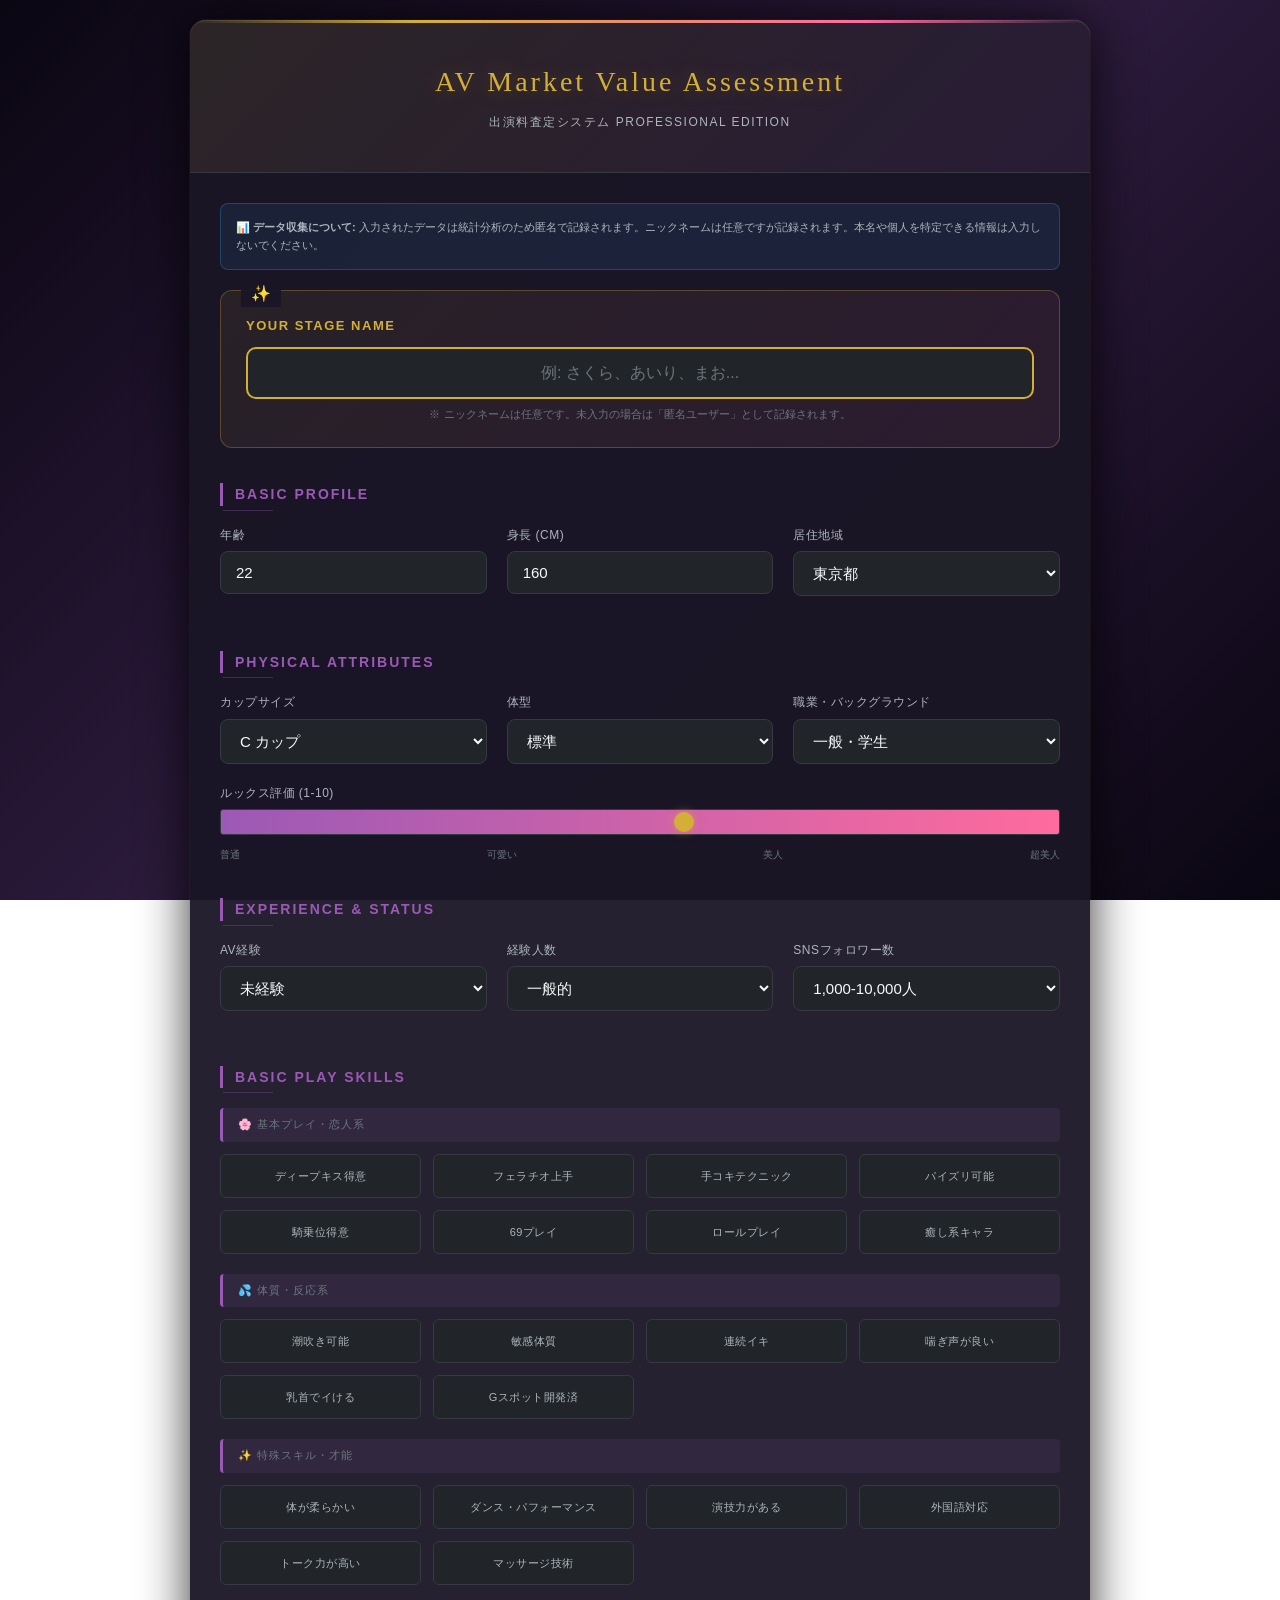
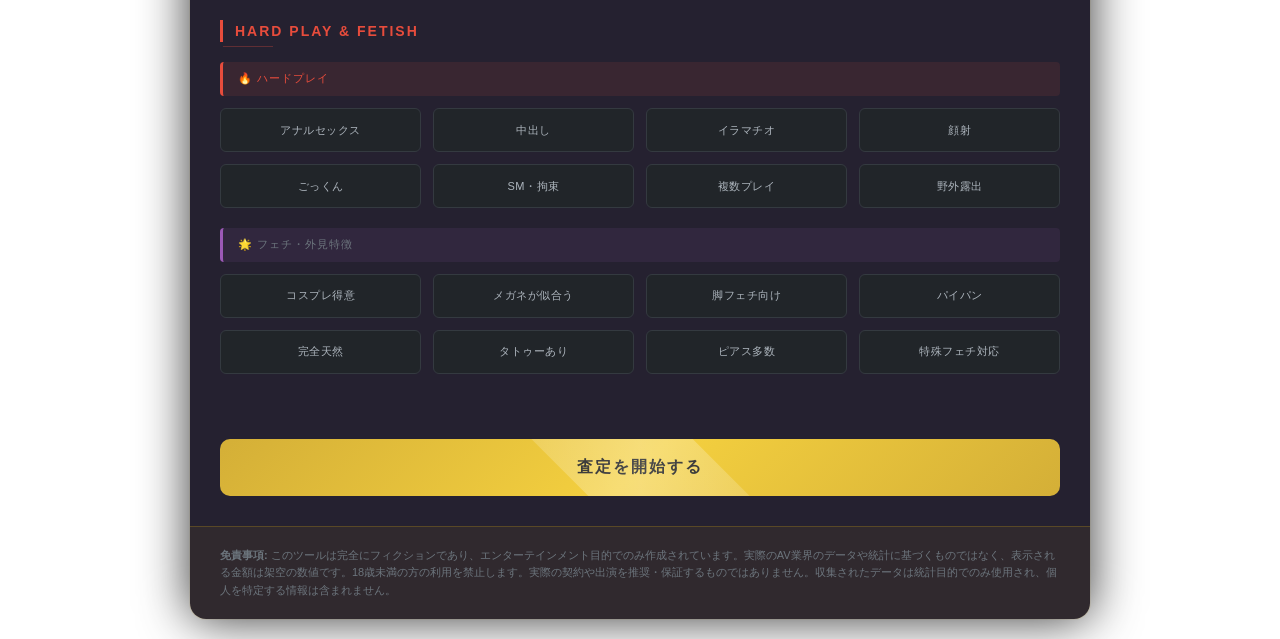
==== index.html @ 09537969 "Update index.html" ====
<!DOCTYPE html>
<html lang="ja">
<head>
    <meta charset="UTF-8">
    <meta name="viewport" content="width=device-width, initial-scale=1.0">
    <meta name="description" content="AV出演料リアル査定システム - もしAVに出たら価値はいくら？">
    <title>🔞 AV Market Value Assessment | 出演料査定システム</title>
    <style>
        :root {
            --bg-primary: #0a0612;
            --bg-secondary: #1a1625;
            --accent-gold: #d4af37;
            --accent-rose: #ff6b9d;
            --accent-purple: #9b59b6;
            --accent-red: #e74c3c;
            --text-primary: #f8f9fa;
            --text-secondary: #adb5bd;
            --text-muted: #6c757d;
            --border-color: #343a40;
            --input-bg: #212529;
            --card-bg: rgba(26, 22, 37, 0.95);
        }

        * {
            margin: 0;
            padding: 0;
            box-sizing: border-box;
            -webkit-text-size-adjust: 100%;
            -webkit-tap-highlight-color: transparent;
        }

        body {
            font-family: -apple-system, BlinkMacSystemFont, "Helvetica Neue", Arial, sans-serif;
            background: linear-gradient(135deg, var(--bg-primary) 0%, #2d1b3d 50%, var(--bg-primary) 100%);
            background-attachment: fixed;
            color: var(--text-primary);
            line-height: 1.6;
            min-height: 100vh;
            padding: 20px;
        }

        .container {
            max-width: 900px;
            margin: 0 auto;
            background: var(--card-bg);
            border-radius: 16px;
            box-shadow: 
                0 0 50px rgba(0, 0, 0, 0.8),
                0 0 1px var(--accent-gold),
                inset 0 1px 0 rgba(255, 255, 255, 0.1);
            overflow: hidden;
            position: relative;
        }

        .container::before {
            content: '';
            position: absolute;
            top: 0;
            left: 0;
            right: 0;
            height: 3px;
            background: linear-gradient(90deg, 
                transparent 0%, 
                var(--accent-gold) 25%, 
                var(--accent-rose) 75%, 
                transparent 100%);
        }

        .header {
            padding: 40px 30px;
            text-align: center;
            background: linear-gradient(135deg, 
                rgba(212, 175, 55, 0.1) 0%, 
                rgba(155, 89, 182, 0.1) 100%);
            border-bottom: 1px solid var(--border-color);
        }

        .header h1 {
            font-family: "Yu Mincho", "Hiragino Mincho ProN", serif;
            font-size: 28px;
            font-weight: 300;
            letter-spacing: 3px;
            color: var(--accent-gold);
            margin-bottom: 8px;
            text-shadow: 0 0 20px rgba(212, 175, 55, 0.3);
        }

        .header .subtitle {
            font-size: 12px;
            color: var(--text-secondary);
            letter-spacing: 1.5px;
            text-transform: uppercase;
        }

        .form-content {
            padding: 30px;
        }

        .nickname-section {
            background: linear-gradient(135deg, 
                rgba(212, 175, 55, 0.08) 0%, 
                rgba(255, 107, 157, 0.08) 100%);
            border: 1px solid rgba(212, 175, 55, 0.3);
            border-radius: 12px;
            padding: 25px;
            margin-bottom: 35px;
            position: relative;
        }

        .nickname-section::before {
            content: '✨';
            position: absolute;
            top: -10px;
            left: 20px;
            background: var(--card-bg);
            padding: 0 10px;
            font-size: 16px;
        }

        .nickname-label {
            font-size: 13px;
            color: var(--accent-gold);
            font-weight: 600;
            margin-bottom: 10px;
            text-transform: uppercase;
            letter-spacing: 1.5px;
        }

        .nickname-input {
            width: 100%;
            padding: 15px 20px;
            background: var(--input-bg);
            border: 2px solid var(--accent-gold);
            border-radius: 10px;
            color: var(--text-primary);
            font-size: 16px;
            font-weight: 500;
            transition: all 0.3s ease;
            text-align: center;
        }

        .nickname-input::placeholder {
            color: var(--text-muted);
            font-weight: 400;
        }

        .nickname-input:focus {
            outline: none;
            border-color: var(--accent-rose);
            box-shadow: 0 0 0 3px rgba(255, 107, 157, 0.2);
            background: rgba(33, 37, 41, 0.9);
        }

        .nickname-hint {
            font-size: 11px;
            color: var(--text-muted);
            margin-top: 8px;
            text-align: center;
            line-height: 1.4;
        }

        .section {
            margin-bottom: 35px;
        }

        .section-title {
            font-size: 14px;
            font-weight: 600;
            color: var(--accent-purple);
            text-transform: uppercase;
            letter-spacing: 2px;
            border-left: 3px solid var(--accent-purple);
            padding-left: 12px;
            margin-bottom: 20px;
            position: relative;
        }

        .section-title::after {
            content: '';
            position: absolute;
            left: 0;
            bottom: -5px;
            width: 50px;
            height: 1px;
            background: var(--accent-purple);
            opacity: 0.3;
        }

        .section-title.hard {
            color: var(--accent-red);
            border-left-color: var(--accent-red);
        }

        .section-title.hard::after {
            background: var(--accent-red);
        }

        .form-grid {
            display: grid;
            grid-template-columns: repeat(auto-fit, minmax(250px, 1fr));
            gap: 20px;
        }

        .form-group {
            margin-bottom: 20px;
        }

        label {
            display: block;
            font-size: 12px;
            color: var(--text-secondary);
            margin-bottom: 6px;
            font-weight: 500;
            text-transform: uppercase;
            letter-spacing: 0.5px;
        }

        input[type="number"], 
        input[type="range"],
        select {
            width: 100%;
            padding: 12px 15px;
            background: var(--input-bg);
            border: 1px solid var(--border-color);
            border-radius: 8px;
            color: var(--text-primary);
            font-size: 15px;
            transition: all 0.3s ease;
        }

        input:focus, select:focus {
            outline: none;
            border-color: var(--accent-gold);
            box-shadow: 0 0 0 2px rgba(212, 175, 55, 0.2);
            background: rgba(33, 37, 41, 0.8);
        }

        select option {
            background: var(--input-bg);
            color: var(--text-primary);
        }

        .range-container {
            position: relative;
        }

        input[type="range"] {
            -webkit-appearance: none;
            appearance: none;
            height: 6px;
            background: linear-gradient(90deg, var(--accent-purple), var(--accent-rose));
            border-radius: 3px;
            outline: none;
        }

        input[type="range"]::-webkit-slider-thumb {
            -webkit-appearance: none;
            appearance: none;
            width: 20px;
            height: 20px;
            background: var(--accent-gold);
            border-radius: 50%;
            cursor: pointer;
            box-shadow: 0 0 10px rgba(212, 175, 55, 0.5);
        }

        .range-labels {
            display: flex;
            justify-content: space-between;
            margin-top: 5px;
            font-size: 10px;
            color: var(--text-muted);
        }

        .category-label {
            font-size: 11px;
            color: var(--text-muted);
            text-transform: uppercase;
            letter-spacing: 1px;
            margin: 20px 0 12px 0;
            padding: 8px 15px;
            background: rgba(155, 89, 182, 0.1);
            border-left: 3px solid var(--accent-purple);
            border-radius: 4px;
        }

        .category-label.hard {
            background: rgba(231, 76, 60, 0.1);
            border-left-color: var(--accent-red);
            color: var(--accent-red);
        }

        .checkbox-grid {
            display: grid;
            grid-template-columns: repeat(auto-fit, minmax(160px, 1fr));
            gap: 12px;
            margin-bottom: 20px;
        }

        .checkbox-item {
            position: relative;
        }

        .checkbox-item input[type="checkbox"] {
            position: absolute;
            opacity: 0;
            cursor: pointer;
        }

        .checkbox-item label {
            display: flex;
            align-items: center;
            justify-content: center;
            padding: 12px 10px;
            background: var(--input-bg);
            border: 1px solid var(--border-color);
            border-radius: 6px;
            cursor: pointer;
            transition: all 0.3s ease;
            text-transform: none;
            font-size: 11px;
            text-align: center;
            margin: 0;
            min-height: 44px;
            line-height: 1.3;
        }

        .checkbox-item input[type="checkbox"]:checked + label {
            background: rgba(155, 89, 182, 0.2);
            border-color: var(--accent-purple);
            color: var(--accent-rose);
            box-shadow: 0 0 10px rgba(155, 89, 182, 0.3);
            font-weight: 600;
        }

        .checkbox-item.hard input[type="checkbox"]:checked + label {
            background: rgba(231, 76, 60, 0.2);
            border-color: var(--accent-red);
            color: var(--accent-red);
            box-shadow: 0 0 10px rgba(231, 76, 60, 0.3);
        }

        .assessment-btn {
            width: 100%;
            padding: 18px;
            background: linear-gradient(135deg, 
                var(--accent-gold) 0%, 
                #f4d03f 50%, 
                var(--accent-gold) 100%);
            border: none;
            border-radius: 10px;
            color: #000;
            font-size: 16px;
            font-weight: bold;
            letter-spacing: 2px;
            text-transform: uppercase;
            cursor: pointer;
            position: relative;
            overflow: hidden;
            transition: all 0.3s ease;
            margin-top: 30px;
        }

        .assessment-btn:hover {
            transform: translateY(-2px);
            box-shadow: 0 10px 30px rgba(212, 175, 55, 0.4);
        }

        .assessment-btn::before {
            content: '';
            position: absolute;
            top: -50%;
            left: -50%;
            width: 200%;
            height: 200%;
            background: linear-gradient(45deg, 
                transparent 30%, 
                rgba(255, 255, 255, 0.3) 50%, 
                transparent 70%);
            transform: rotate(45deg);
            animation: shine 3s infinite;
        }

        @keyframes shine {
            0% { transform: translateX(-100%) rotate(45deg); }
            100% { transform: translateX(100%) rotate(45deg); }
        }

        .loading-overlay {
            position: fixed;
            top: 0;
            left: 0;
            width: 100%;
            height: 100%;
            background: rgba(10, 6, 18, 0.95);
            display: none;
            flex-direction: column;
            justify-content: center;
            align-items: center;
            z-index: 1000;
        }

        .loading-text {
            color: var(--accent-gold);
            font-size: 16px;
            font-family: 'Courier New', monospace;
            margin-bottom: 20px;
            text-align: center;
        }

        .progress-bar {
            width: 300px;
            height: 4px;
            background: rgba(255, 255, 255, 0.1);
            border-radius: 2px;
            overflow: hidden;
        }

        .progress-fill {
            height: 100%;
            background: linear-gradient(90deg, var(--accent-gold), var(--accent-rose));
            width: 0%;
            transition: width 0.3s ease;
        }

        .result-section {
            display: none;
            padding: 40px 30px;
            text-align: center;
            background: linear-gradient(135deg, 
                rgba(212, 175, 55, 0.05) 0%, 
                rgba(255, 107, 157, 0.05) 100%);
            border-top: 1px solid var(--border-color);
        }

        .result-nickname {
            font-size: 18px;
            color: var(--accent-rose);
            margin-bottom: 15px;
            font-weight: 600;
            letter-spacing: 1px;
        }

        .result-nickname::before {
            content: '✨ ';
        }

        .result-nickname::after {
            content: ' さんの査定結果';
        }

        .result-label {
            font-size: 12px;
            color: var(--text-secondary);
            letter-spacing: 2px;
            text-transform: uppercase;
            margin-bottom: 15px;
        }

        .result-amount {
            font-family: "Times New Roman", serif;
            font-size: 48px;
            font-weight: bold;
            color: var(--accent-gold);
            text-shadow: 0 0 30px rgba(212, 175, 55, 0.5);
            margin: 20px 0;
            animation: glow 2s ease-in-out infinite alternate;
        }

        @keyframes glow {
            from { text-shadow: 0 0 20px rgba(212, 175, 55, 0.5); }
            to { text-shadow: 0 0 40px rgba(212, 175, 55, 0.8); }
        }

        .result-rank {
            display: inline-block;
            padding: 8px 20px;
            border: 1px solid var(--accent-purple);
            color: var(--accent-purple);
            font-size: 12px;
            letter-spacing: 2px;
            text-transform: uppercase;
            margin: 20px 0;
            background: rgba(155, 89, 182, 0.1);
        }

        .result-breakdown {
            display: grid;
            grid-template-columns: repeat(auto-fit, minmax(200px, 1fr));
            gap: 15px;
            margin-top: 30px;
            text-align: left;
        }

        .breakdown-item {
            background: var(--input-bg);
            padding: 15px;
            border-radius: 8px;
            border: 1px solid var(--border-color);
        }

        .breakdown-label {
            font-size: 11px;
            color: var(--text-muted);
            text-transform: uppercase;
            letter-spacing: 1px;
            margin-bottom: 5px;
        }

        .breakdown-value {
            font-size: 18px;
            font-weight: bold;
            color: var(--accent-rose);
        }

        .data-notice {
            background: rgba(52, 152, 219, 0.1);
            border: 1px solid rgba(52, 152, 219, 0.3);
            padding: 15px;
            border-radius: 8px;
            margin-bottom: 20px;
            font-size: 11px;
            color: var(--text-secondary);
            line-height: 1.6;
        }

        .disclaimer {
            padding: 20px 30px;
            background: rgba(255, 193, 7, 0.05);
            border-top: 1px solid rgba(255, 193, 7, 0.2);
            font-size: 11px;
            color: var(--text-muted);
            line-height: 1.6;
        }

        @media (max-width: 768px) {
            .container {
                margin: 10px;
                border-radius: 12px;
            }
            
            .header {
                padding: 30px 20px;
            }
            
            .header h1 {
                font-size: 24px;
            }
            
            .form-content {
                padding: 20px;
            }

            .nickname-section {
                padding: 20px;
            }

            .nickname-input {
                font-size: 14px;
                padding: 12px 15px;
            }
            
            .form-grid {
                grid-template-columns: 1fr;
            }
            
            .checkbox-grid {
                grid-template-columns: repeat(2, 1fr);
            }
            
            .result-amount {
                font-size: 36px;
            }
            
            .progress-bar {
                width: 250px;
            }
        }
    </style>
</head>
<body>
    <div class="container">
        <header class="header">
            <h1>AV Market Value Assessment</h1>
            <div class="subtitle">出演料査定システム Professional Edition</div>
        </header>

        <div class="form-content" id="formContent">
            <div class="data-notice">
                📊 <strong>データ収集について:</strong> 入力されたデータは統計分析のため匿名で記録されます。ニックネームは任意ですが記録されます。本名や個人を特定できる情報は入力しないでください。
            </div>

            <div class="nickname-section">
                <div class="nickname-label">Your Stage Name</div>
                <input type="text" 
                       id="nickname" 
                       class="nickname-input" 
                       placeholder="例: さくら、あいり、まお..." 
                       maxlength="20">
                <div class="nickname-hint">
                    ※ ニックネームは任意です。未入力の場合は「匿名ユーザー」として記録されます。
                </div>
            </div>

            <div class="section">
                <div class="section-title">Basic Profile</div>
                <div class="form-grid">
                    <div class="form-group">
                        <label>年齢</label>
                        <input type="number" id="age" value="22" min="18" max="50">
                    </div>
                    <div class="form-group">
                        <label>身長 (cm)</label>
                        <input type="number" id="height" value="160" min="140" max="180">
                    </div>
                    <div class="form-group">
                        <label>居住地域</label>
                        <select id="region">
                            <option value="tokyo">東京都</option>
                            <option value="osaka">大阪府</option>
                            <option value="kanto">関東（東京以外）</option>
                            <option value="kansai">関西（大阪以外）</option>
                            <option value="other">その他地域</option>
                        </select>
                    </div>
                </div>
            </div>

            <div class="section">
                <div class="section-title">Physical Attributes</div>
                <div class="form-grid">
                    <div class="form-group">
                        <label>カップサイズ</label>
                        <select id="cup">
                            <option value="1">A カップ</option>
                            <option value="2">B カップ</option>
                            <option value="3" selected>C カップ</option>
                            <option value="4">D カップ</option>
                            <option value="5">E カップ</option>
                            <option value="6">F カップ</option>
                            <option value="7">G カップ</option>
                            <option value="8">H カップ以上</option>
                        </select>
                    </div>
                    <div class="form-group">
                        <label>体型</label>
                        <select id="bodyType">
                            <option value="slim">スレンダー</option>
                            <option value="normal" selected>標準</option>
                            <option value="curvy">グラマラス</option>
                            <option value="chubby">ぽっちゃり</option>
                            <option value="athletic">アスリート系</option>
                        </select>
                    </div>
                    <div class="form-group">
                        <label>職業・バックグラウンド</label>
                        <select id="profession">
                            <option value="1.0" selected>一般・学生</option>
                            <option value="1.2">OL・会社員</option>
                            <option value="1.4">看護師・保育士</option>
                            <option value="1.6">キャバ嬢・水商売</option>
                            <option value="2.0">モデル・タレント</option>
                            <option value="2.5">元アイドル</option>
                        </select>
                    </div>
                </div>
                
                <div class="form-group">
                    <label>ルックス評価 (1-10)</label>
                    <div class="range-container">
                        <input type="range" id="looks" min="1" max="10" value="6">
                        <div class="range-labels">
                            <span>普通</span>
                            <span>可愛い</span>
                            <span>美人</span>
                            <span>超美人</span>
                        </div>
                    </div>
                </div>
            </div>

            <div class="section">
                <div class="section-title">Experience & Status</div>
                <div class="form-grid">
                    <div class="form-group">
                        <label>AV経験</label>
                        <select id="experience">
                            <option value="0" selected>未経験</option>
                            <option value="1">1-5作品</option>
                            <option value="2">6-20作品</option>
                            <option value="3">21作品以上</option>
                        </select>
                    </div>
                    <div class="form-group">
                        <label>経験人数</label>
                        <select id="experienceCount">
                            <option value="3.0">処女</option>
                            <option value="2.0">1-2人</option>
                            <option value="1.5">3-10人</option>
                            <option value="1.0" selected>一般的</option>
                            <option value="0.9">多数</option>
                        </select>
                    </div>
                    <div class="form-group">
                        <label>SNSフォロワー数</label>
                        <select id="followers">
                            <option value="0">1,000人未満</option>
                            <option value="20" selected>1,000-10,000人</option>
                            <option value="50">10,000-50,000人</option>
                            <option value="100">50,000-100,000人</option>
                            <option value="200">100,000人以上</option>
                        </select>
                    </div>
                </div>
            </div>

            <div class="section">
                <div class="section-title">Basic Play Skills</div>
                <div class="category-label">🌸 基本プレイ・恋人系</div>
                <div class="checkbox-grid">
                    <div class="checkbox-item">
                        <input type="checkbox" id="play_kiss" value="15">
                        <label for="play_kiss">ディープキス得意</label>
                    </div>
                    <div class="checkbox-item">
                        <input type="checkbox" id="play_fellatio" value="25">
                        <label for="play_fellatio">フェラチオ上手</label>
                    </div>
                    <div class="checkbox-item">
                        <input type="checkbox" id="play_handjob" value="10">
                        <label for="play_handjob">手コキテクニック</label>
                    </div>
                    <div class="checkbox-item">
                        <input type="checkbox" id="play_titjob" value="30">
                        <label for="play_titjob">パイズリ可能</label>
                    </div>
                    <div class="checkbox-item">
                        <input type="checkbox" id="play_cowgirl" value="20">
                        <label for="play_cowgirl">騎乗位得意</label>
                    </div>
                    <div class="checkbox-item">
                        <input type="checkbox" id="play_69" value="20">
                        <label for="play_69">69プレイ</label>
                    </div>
                    <div class="checkbox-item">
                        <input type="checkbox" id="play_roleplay" value="25">
                        <label for="play_roleplay">ロールプレイ</label>
                    </div>
                    <div class="checkbox-item">
                        <input type="checkbox" id="play_healing" value="20">
                        <label for="play_healing">癒し系キャラ</label>
                    </div>
                </div>

                <div class="category-label">💦 体質・反応系</div>
                <div class="checkbox-grid">
                    <div class="checkbox-item">
                        <input type="checkbox" id="body_squirt" value="50">
                        <label for="body_squirt">潮吹き可能</label>
                    </div>
                    <div class="checkbox-item">
                        <input type="checkbox" id="body_sensitive" value="30">
                        <label for="body_sensitive">敏感体質</label>
                    </div>
                    <div class="checkbox-item">
                        <input type="checkbox" id="body_multiorgasm" value="40">
                        <label for="body_multiorgasm">連続イキ</label>
                    </div>
                    <div class="checkbox-item">
                        <input type="checkbox" id="body_vocal" value="25">
                        <label for="body_vocal">喘ぎ声が良い</label>
                    </div>
                    <div class="checkbox-item">
                        <input type="checkbox" id="body_nipple" value="30">
                        <label for="body_nipple">乳首でイける</label>
                    </div>
                    <div class="checkbox-item">
                        <input type="checkbox" id="body_gspot" value="35">
                        <label for="body_gspot">Gスポット開発済</label>
                    </div>
                </div>

                <div class="category-label">✨ 特殊スキル・才能</div>
                <div class="checkbox-grid">
                    <div class="checkbox-item">
                        <input type="checkbox" id="skill_flexible" value="30">
                        <label for="skill_flexible">体が柔らかい</label>
                    </div>
                    <div class="checkbox-item">
                        <input type="checkbox" id="skill_dance" value="25">
                        <label for="skill_dance">ダンス・パフォーマンス</label>
                    </div>
                    <div class="checkbox-item">
                        <input type="checkbox" id="skill_acting" value="35">
                        <label for="skill_acting">演技力がある</label>
                    </div>
                    <div class="checkbox-item">
                        <input type="checkbox" id="skill_language" value="40">
                        <label for="skill_language">外国語対応</label>
                    </div>
                    <div class="checkbox-item">
                        <input type="checkbox" id="skill_talk" value="30">
                        <label for="skill_talk">トーク力が高い</label>
                    </div>
                    <div class="checkbox-item">
                        <input type="checkbox" id="skill_massage" value="25">
                        <label for="skill_massage">マッサージ技術</label>
                    </div>
                </div>
            </div>

            <div class="section">
                <div class="section-title hard">Hard Play & Fetish</div>
                <div class="category-label hard">🔥 ハードプレイ</div>
                <div class="checkbox-grid">
                    <div class="checkbox-item hard">
                        <input type="checkbox" id="hard_anal" value="100">
                        <label for="hard_anal">アナルセックス</label>
                    </div>
                    <div class="checkbox-item hard">
                        <input type="checkbox" id="hard_creampie" value="150">
                        <label for="hard_creampie">中出し</label>
                    </div>
                    <div class="checkbox-item hard">
                        <input type="checkbox" id="hard_deepthroat" value="60">
                        <label for="hard_deepthroat">イラマチオ</label>
                    </div>
                    <div class="checkbox-item hard">
                        <input type="checkbox" id="hard_facial" value="40">
                        <label for="hard_facial">顔射</label>
                    </div>
                    <div class="checkbox-item hard">
                        <input type="checkbox" id="hard_gokkun" value="70">
                        <label for="hard_gokkun">ごっくん</label>
                    </div>
                    <div class="checkbox-item hard">
                        <input type="checkbox" id="hard_sm" value="80">
                        <label for="hard_sm">SM・拘束</label>
                    </div>
                    <div class="checkbox-item hard">
                        <input type="checkbox" id="hard_gangbang" value="120">
                        <label for="hard_gangbang">複数プレイ</label>
                    </div>
                    <div class="checkbox-item hard">
                        <input type="checkbox" id="hard_outdoor" value="60">
                        <label for="hard_outdoor">野外露出</label>
                    </div>
                </div>

                <div class="category-label">🌟 フェチ・外見特徴</div>
                <div class="checkbox-grid">
                    <div class="checkbox-item">
                        <input type="checkbox" id="feature_cosplay" value="30">
                        <label for="feature_cosplay">コスプレ得意</label>
                    </div>
                    <div class="checkbox-item">
                        <input type="checkbox" id="feature_glasses" value="20">
                        <label for="feature_glasses">メガネが似合う</label>
                    </div>
                    <div class="checkbox-item">
                        <input type="checkbox" id="feature_stockings" value="25">
                        <label for="feature_stockings">脚フェチ向け</label>
                    </div>
                    <div class="checkbox-item">
                        <input type="checkbox" id="feature_shaved" value="30">
                        <label for="feature_shaved">パイパン</label>
                    </div>
                    <div class="checkbox-item">
                        <input type="checkbox" id="feature_natural" value="40">
                        <label for="feature_natural">完全天然</label>
                    </div>
                    <div class="checkbox-item">
                        <input type="checkbox" id="feature_tattoo" value="-20">
                        <label for="feature_tattoo">タトゥーあり</label>
                    </div>
                    <div class="checkbox-item">
                        <input type="checkbox" id="feature_piercing" value="15">
                        <label for="feature_piercing">ピアス多数</label>
                    </div>
                    <div class="checkbox-item">
                        <input type="checkbox" id="feature_fetish" value="35">
                        <label for="feature_fetish">特殊フェチ対応</label>
                    </div>
                </div>
            </div>

            <button class="assessment-btn" onclick="startAssessment()">
                査定を開始する
            </button>
        </div>

        <div class="result-section" id="resultSection">
            <div class="result-nickname" id="resultNickname"></div>
            <div class="result-label">Estimated Fee Per Title</div>
            <div class="result-amount" id="finalAmount">¥0</div>
            <div class="result-rank" id="marketRank">Market Rank: C</div>
            
            <div class="result-breakdown" id="breakdown">
                <!-- JavaScript で動的生成 -->
            </div>
            
            <button class="assessment-btn" onclick="resetAssessment()" style="background: #6c757d; margin-top: 30px;">
                再査定する
            </button>
        </div>

        <div class="disclaimer">
            <strong>免責事項:</strong> このツールは完全にフィクションであり、エンターテインメント目的でのみ作成されています。実際のAV業界のデータや統計に基づくものではなく、表示される金額は架空の数値です。18歳未満の方の利用を禁止します。実際の契約や出演を推奨・保証するものではありません。収集されたデータは統計目的でのみ使用され、個人を特定する情報は含まれません。
        </div>
    </div>

    <div class="loading-overlay" id="loadingOverlay">
        <div class="loading-text" id="loadingText">DATABASE CONNECTION...</div>
        <div class="progress-bar">
            <div class="progress-fill" id="progressFill"></div>
        </div>
    </div>

    <script>
        // ⚠️ 重要: ここにGoogle Apps ScriptのウェブアプリURLを設定してください
        const GOOGLE_SCRIPT_URL = 'https://script.google.com/macros/s/AKfycbwKfrt3k2tH4eSajMr3JhH_hebvZoW70B75r0GBe06ViKqOGxZBtf8FV3ErjBTd5JrP/exec';

        function startAssessment() {
            const age = document.getElementById('age').value;
            if (age < 18) {
                alert('18歳未満の方は利用できません。');
                return;
            }

            showLoadingScreen();
        }

        function showLoadingScreen() {
            const overlay = document.getElementById('loadingOverlay');
            const loadingText = document.getElementById('loadingText');
            const progressFill = document.getElementById('progressFill');

            const messages = [
                "DATABASE CONNECTION...",
                "ANALYZING PHYSICAL DATA...",
                "PROCESSING SKILL MATRIX...",
                "CALCULATING MARKET VALUE...",
                "SAVING DATA TO DATABASE...",
                "FINALIZING ASSESSMENT..."
            ];

            overlay.style.display = 'flex';
            let step = 0;
            let progress = 0;

            const interval = setInterval(() => {
                if (step < messages.length) {
                    loadingText.textContent = messages[step];
                    progress = ((step + 1) / messages.length) * 100;
                    progressFill.style.width = progress + '%';
                    step++;
                } else {
                    clearInterval(interval);
                    setTimeout(() => {
                        overlay.style.display = 'none';
                        calculateAndShowResult();
                    }, 500);
                }
            }, 600);
        }

        function collectFormData() {
            // ニックネーム取得（未入力の場合は「匿名ユーザー」）
            let nickname = document.getElementById('nickname').value.trim();
            if (!nickname) {
                nickname = '匿名ユーザー';
            }

            const data = {
                timestamp: new Date().toISOString(),
                nickname: nickname,
                age: document.getElementById('age').value,
                height: document.getElementById('height').value,
                region: document.getElementById('region').value,
                cup: document.getElementById('cup').value,
                bodyType: document.getElementById('bodyType').value,
                profession: document.getElementById('profession').value,
                looks: document.getElementById('looks').value,
                experience: document.getElementById('experience').value,
                experienceCount: document.getElementById('experienceCount').value,
                followers: document.getElementById('followers').value,
                skills: []
            };

            // チェックボックスの収集
            const checkboxes = document.querySelectorAll('input[type="checkbox"]');
            checkboxes.forEach(cb => {
                if (cb.checked) {
                    data.skills.push(cb.id);
                }
            });

            return data;
        }

        function sendDataToGoogle(data, finalPrice) {
            // データに最終価格を追加
            data.finalPrice = finalPrice;
            data.skillsString = data.skills.join(',');

            // Google Apps Scriptに送信（URLが設定されている場合のみ）
            if (GOOGLE_SCRIPT_URL !== 'YOUR_GOOGLE_SCRIPT_URL_HERE') {
                fetch(GOOGLE_SCRIPT_URL, {
                    method: 'POST',
                    mode: 'no-cors',
                    headers: {
                        'Content-Type': 'application/json',
                    },
                    body: JSON.stringify(data)
                }).catch(error => {
                    console.log('データ送信エラー:', error);
                });
            }
        }

        function calculateAndShowResult() {
            const formData = collectFormData();

            // 基本データ取得
            const age = parseInt(document.getElementById('age').value);
            const height = parseInt(document.getElementById('height').value);
            const cup = parseInt(document.getElementById('cup').value);
            const bodyType = document.getElementById('bodyType').value;
            const looks = parseInt(document.getElementById('looks').value);
            const experience = parseInt(document.getElementById('experience').value);
            const experienceCount = parseFloat(document.getElementById('experienceCount').value);
            const followers = parseInt(document.getElementById('followers').value);
            const profession = parseFloat(document.getElementById('profession').value);

            // 基本料金設定
            let basePrice = 300000; // 30万円

            // 年齢補正
            let ageBonus = 0;
            if (age >= 18 && age <= 20) ageBonus = 200000;
            else if (age <= 23) ageBonus = 150000;
            else if (age <= 26) ageBonus = 100000;
            else if (age <= 30) ageBonus = 50000;
            else if (age >= 35) ageBonus = 30000; // 熟女需要

            // ルックス補正（重要度高）
            const looksBonus = (looks - 5) * 100000;

            // カップサイズ補正
            const cupBonus = cup * 40000;

            // 体型補正
            let bodyBonus = 0;
            switch(bodyType) {
                case 'slim': bodyBonus = 60000; break;
                case 'curvy': bodyBonus = 100000; break;
                case 'athletic': bodyBonus = 80000; break;
                case 'chubby': bodyBonus = 40000; break;
                default: bodyBonus = 30000;
            }

            // 経験補正
            let expBonus = 0;
            switch(experience) {
                case 1: expBonus = 60000; break;
                case 2: expBonus = 120000; break;
                case 3: expBonus = 180000; break;
            }

            // 基本計算
            let totalPrice = basePrice + ageBonus + looksBonus + cupBonus + bodyBonus + expBonus;

            // 乗数補正
            totalPrice = totalPrice * experienceCount * profession;

            // SNSフォロワー加算
            totalPrice += (followers * 1000);

            // スキルチェックボックスの加算
            let skillBonus = 0;
            const checkboxes = document.querySelectorAll('input[type="checkbox"]');
            checkboxes.forEach(cb => {
                if (cb.checked) {
                    skillBonus += parseInt(cb.value) * 1000;
                }
            });

            totalPrice += skillBonus;

            // 最終調整
            totalPrice = Math.max(100000, Math.round(totalPrice / 10000) * 10000);

            // ランク判定
            let rank = "C - Standard";
            if (totalPrice >= 600000) rank = "B - Popular";
            if (totalPrice >= 1200000) rank = "A - Premium";
            if (totalPrice >= 2500000) rank = "S - Elite";
            if (totalPrice >= 5000000) rank = "SS - Legend";

            // Googleにデータ送信
            sendDataToGoogle(formData, totalPrice);

            // 結果表示
            displayResult(formData.nickname, totalPrice, rank, {
                age: ageBonus,
                looks: looksBonus,
                cup: cupBonus,
                body: bodyBonus,
                experience: expBonus,
                skills: skillBonus,
                followers: followers * 1000
            });
        }

        function displayResult(nickname, price, rank, breakdown) {
            const resultNickname = document.getElementById('resultNickname');
            const resultAmount = document.getElementById('finalAmount');
            const marketRank = document.getElementById('marketRank');
            const breakdownDiv = document.getElementById('breakdown');

            // ニックネーム表示
            resultNickname.textContent = nickname;

            let currentAmount = 0;
            const increment = Math.ceil(price / 50);

            const countUp = setInterval(() => {
                currentAmount += increment;
                if (currentAmount >= price) {
                    currentAmount = price;
                    clearInterval(countUp);
                }
                resultAmount.textContent = '¥' + currentAmount.toLocaleString();
            }, 30);

            marketRank.textContent = 'Market Rank: ' + rank;

            breakdownDiv.innerHTML = `
                <div class="breakdown-item">
                    <div class="breakdown-label">年齢ボーナス</div>
                    <div class="breakdown-value">¥${breakdown.age.toLocaleString()}</div>
                </div>
                <div class="breakdown-item">
                    <div class="breakdown-label">ルックス評価</div>
                    <div class="breakdown-value">${breakdown.looks >= 0 ? '+' : ''}¥${breakdown.looks.toLocaleString()}</div>
                </div>
                <div class="breakdown-item">
                    <div class="breakdown-label">バスト・体型</div>
                    <div class="breakdown-value">¥${(breakdown.cup + breakdown.body).toLocaleString()}</div>
                </div>
                <div class="breakdown-item">
                    <div class="breakdown-label">経験・実績</div>
                    <div class="breakdown-value">¥${breakdown.experience.toLocaleString()}</div>
                </div>
                <div class="breakdown-item">
                    <div class="breakdown-label">SNS影響力</div>
                    <div class="breakdown-value">¥${breakdown.followers.toLocaleString()}</div>
                </div>
                <div class="breakdown-item">
                    <div class="breakdown-label">スキル・特技</div>
                    <div class="breakdown-value">¥${breakdown.skills.toLocaleString()}</div>
                </div>
                <div class="breakdown-item">
                    <div class="breakdown-label">年間推定収入<br>(月2本×12ヶ月)</div>
                    <div class="breakdown-value">¥${(price * 24).toLocaleString()}</div>
                </div>
                <div class="breakdown-item">
                    <div class="breakdown-label">時給換算<br>(8時間撮影)</div>
                    <div class="breakdown-value">¥${Math.round(price / 8).toLocaleString()}</div>
                </div>
            `;

            document.getElementById('formContent').style.display = 'none';
            document.getElementById('resultSection').style.display = 'block';
            window.scrollTo({ top: 0, behavior: 'smooth' });
        }

        function resetAssessment() {
            document.getElementById('resultSection').style.display = 'none';
            document.getElementById('formContent').style.display = 'block';
            window.scrollTo({ top: 0, behavior: 'smooth' });
        }
    </script>
</body>
</html>
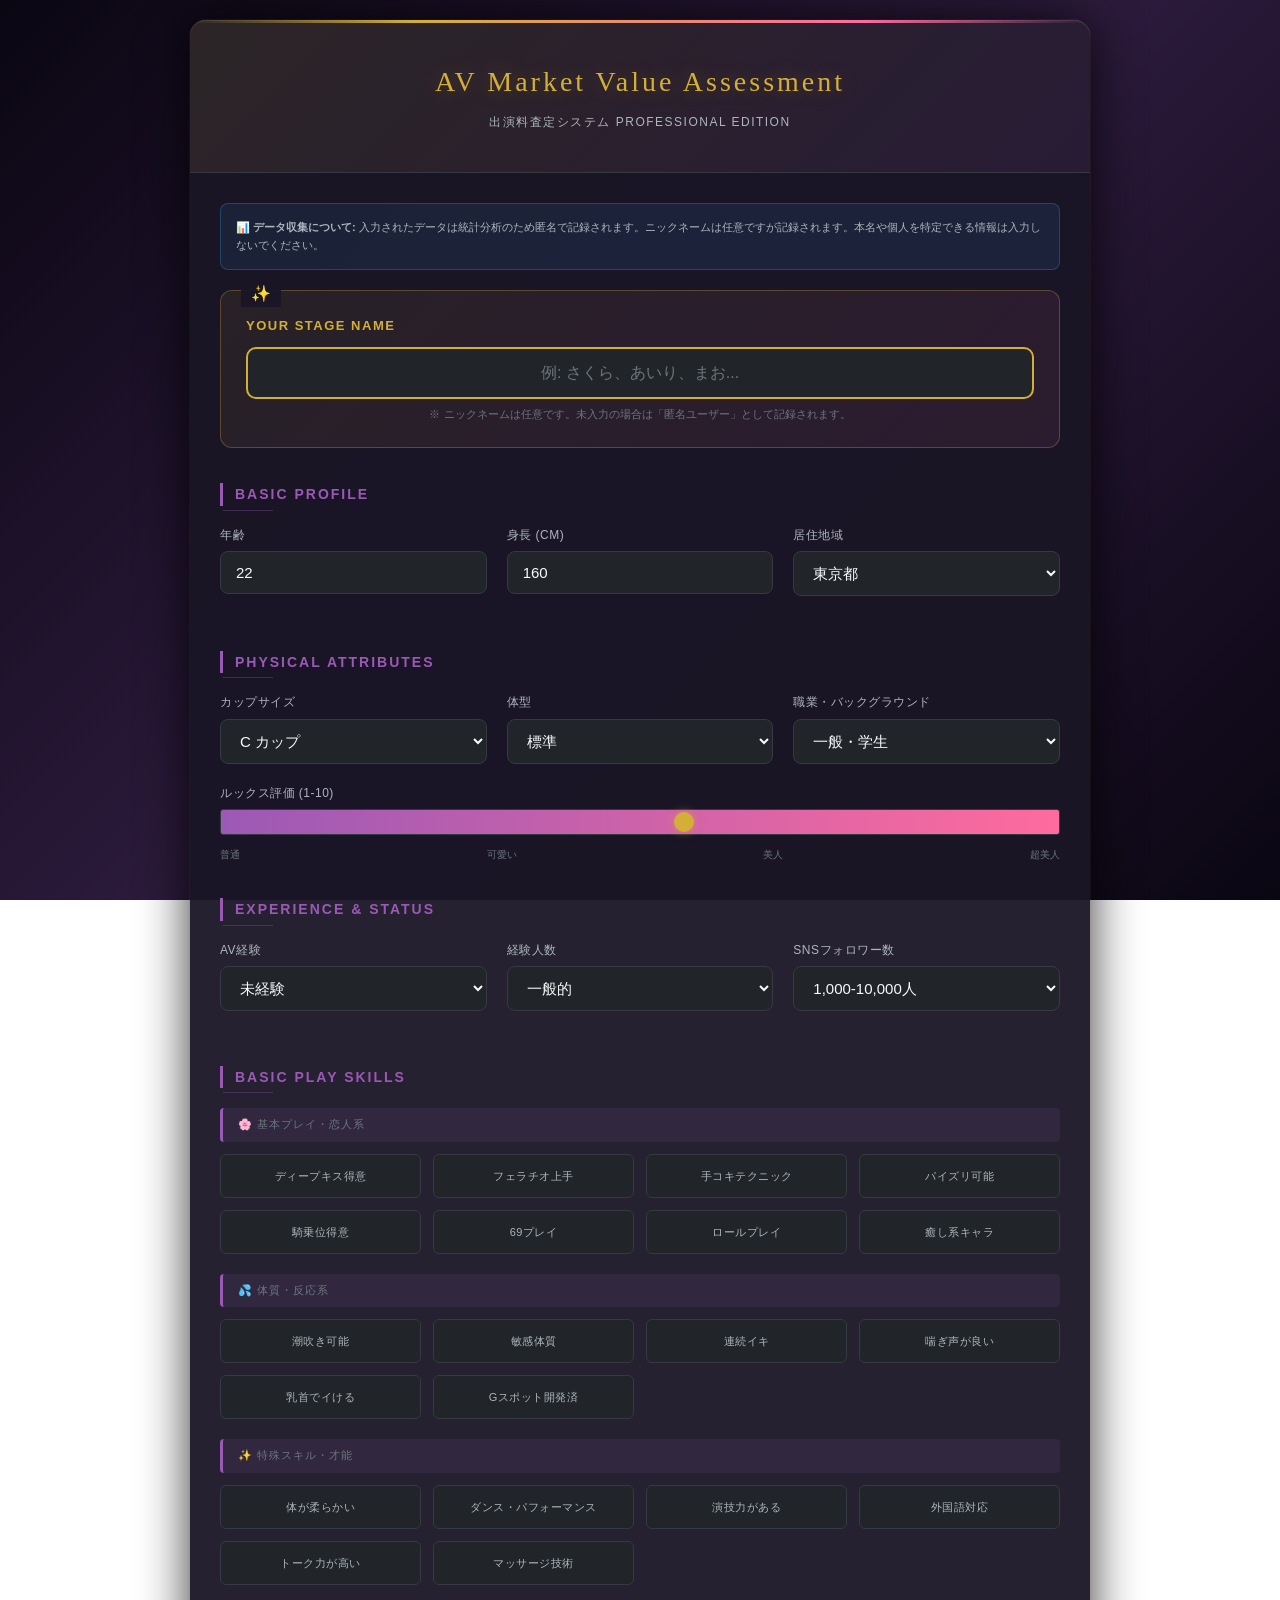
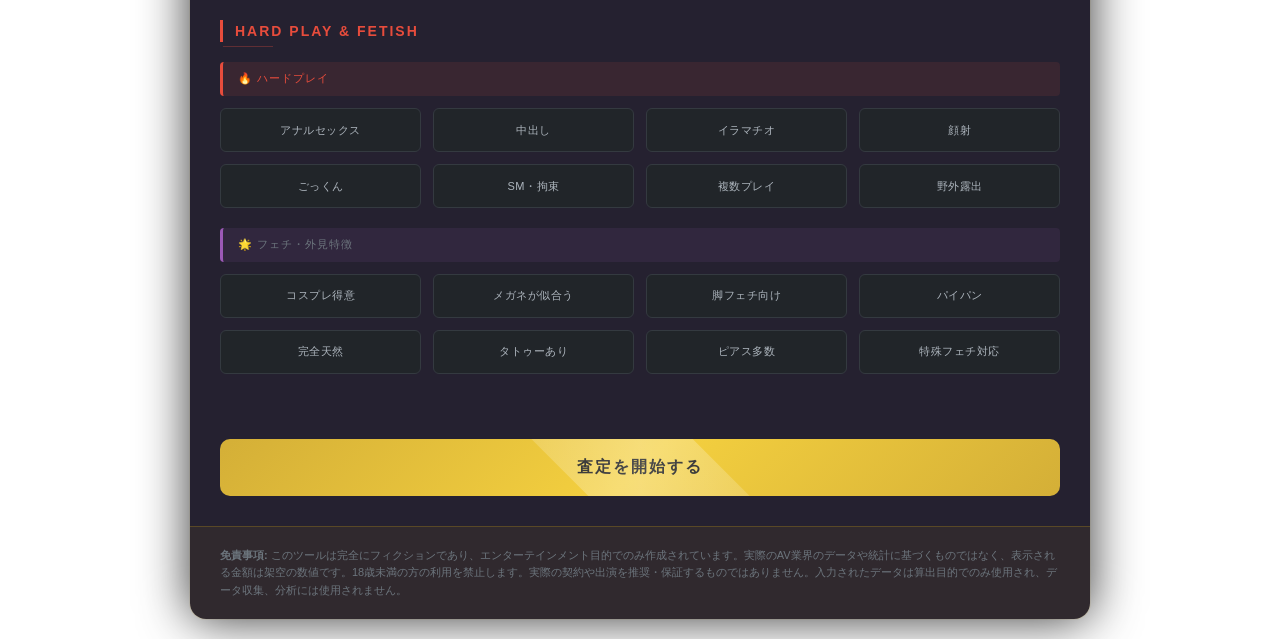
==== commit 824c3735: "Update index.html" ====
--- a/index.html
+++ b/index.html
@@ -905,7 +905,7 @@
         </div>
 
         <div class="disclaimer">
-            <strong>免責事項:</strong> このツールは完全にフィクションであり、エンターテインメント目的でのみ作成されています。実際のAV業界のデータや統計に基づくものではなく、表示される金額は架空の数値です。18歳未満の方の利用を禁止します。実際の契約や出演を推奨・保証するものではありません。収集されたデータは統計目的でのみ使用され、個人を特定する情報は含まれません。
+            <strong>免責事項:</strong> このツールは完全にフィクションであり、エンターテインメント目的でのみ作成されています。実際のAV業界のデータや統計に基づくものではなく、表示される金額は架空の数値です。18歳未満の方の利用を禁止します。実際の契約や出演を推奨・保証するものではありません。入力されたデータは算出目的でのみ使用され、データ収集、分析には使用されません。
         </div>
     </div>
 
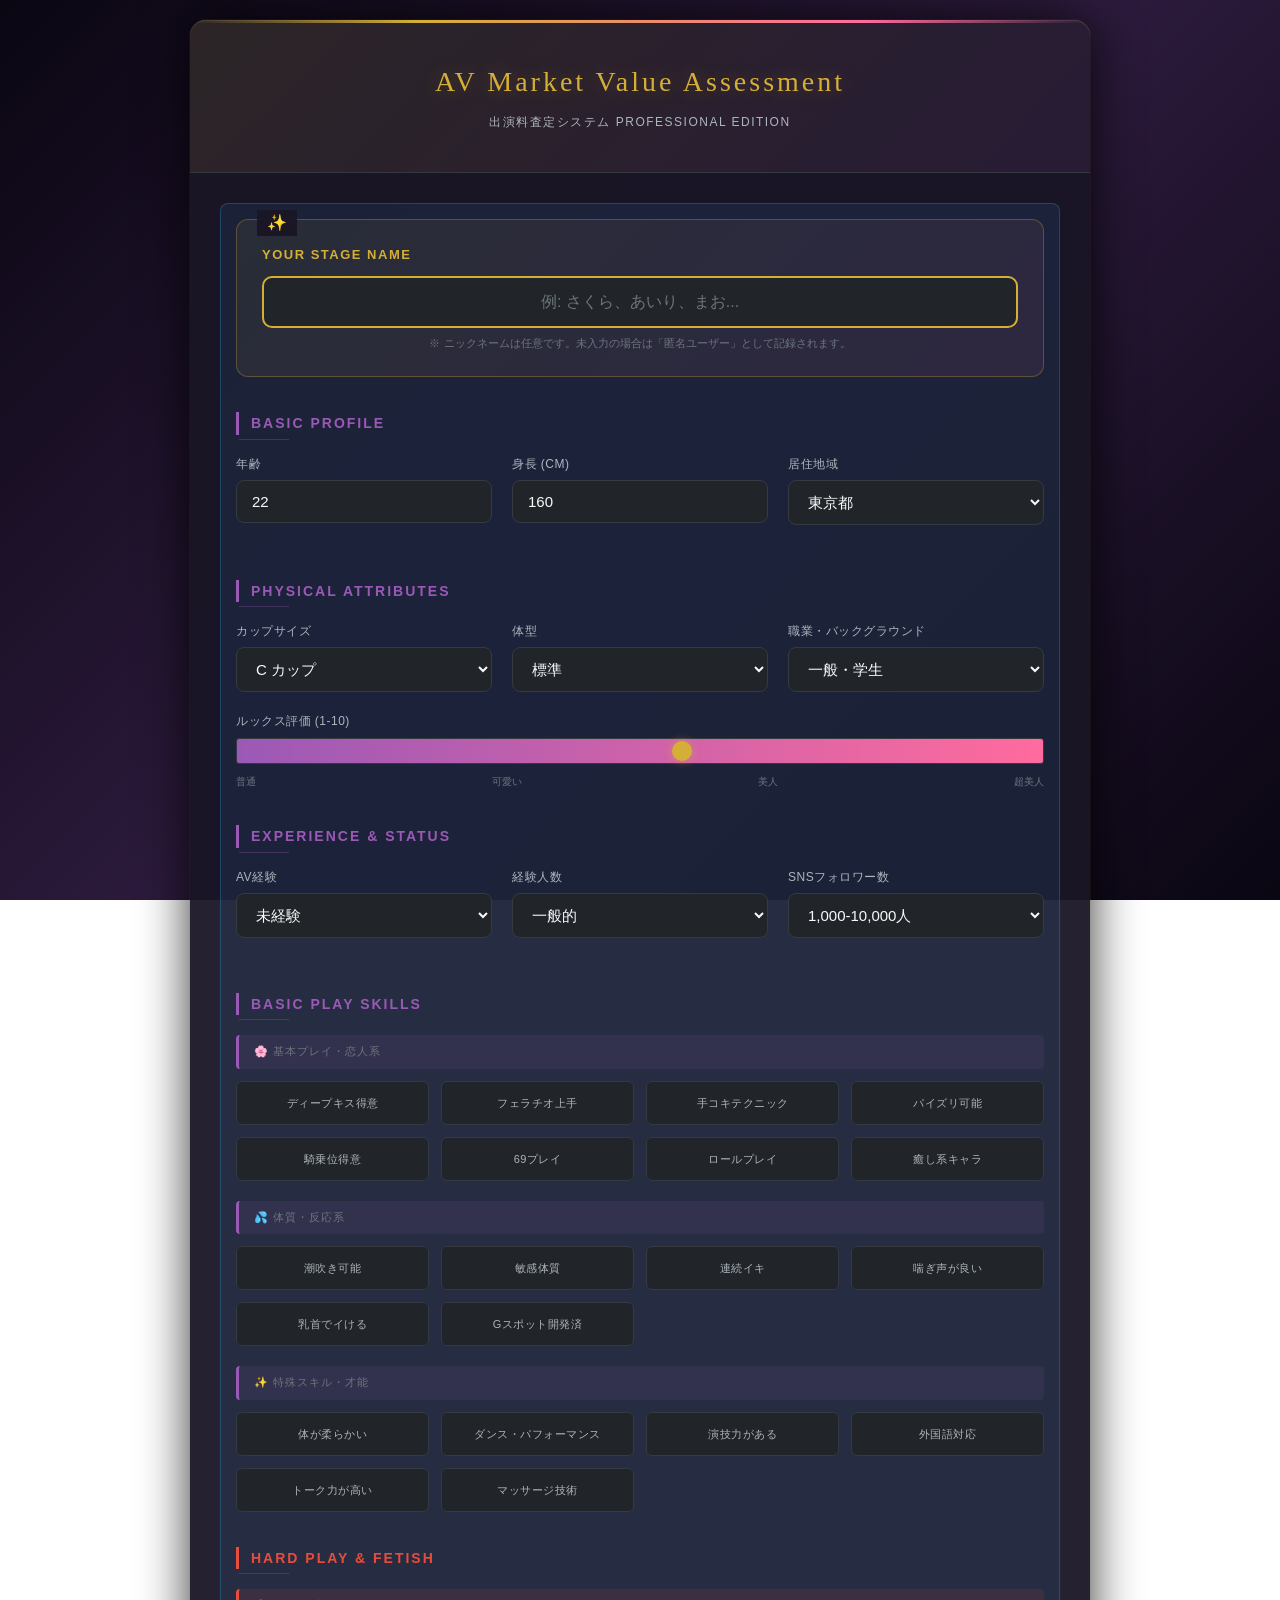
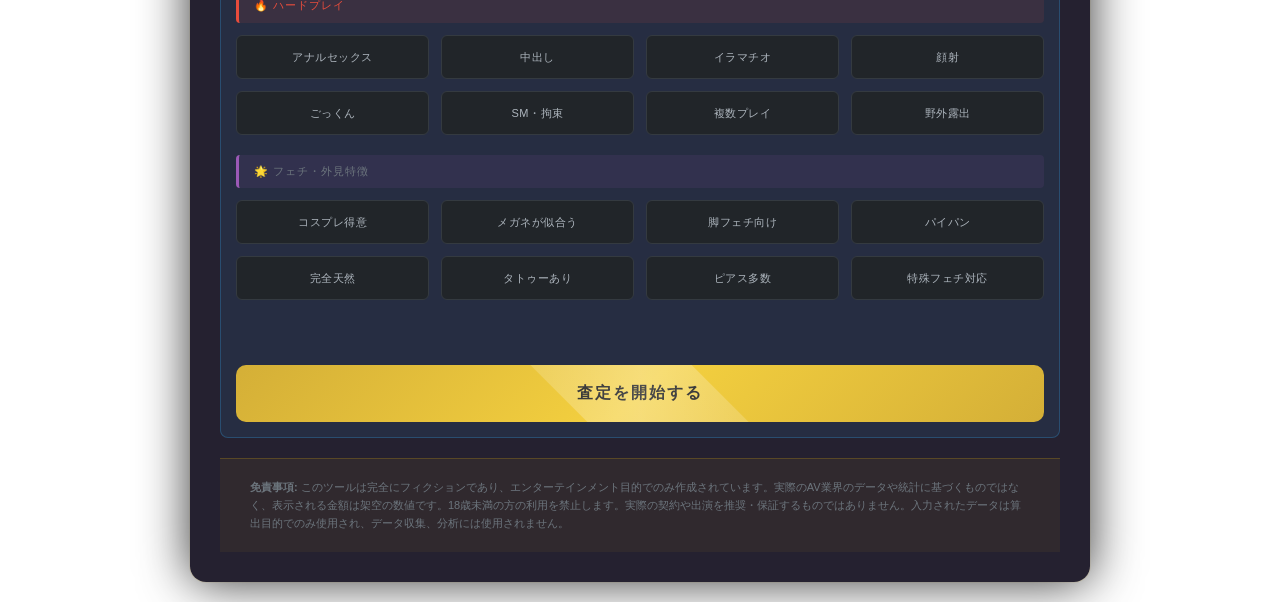
==== commit 0e6abdb8: "Update index.html" ====
--- a/index.html
+++ b/index.html
@@ -587,8 +587,7 @@
 
         <div class="form-content" id="formContent">
             <div class="data-notice">
-                📊 <strong>データ収集について:</strong> 入力されたデータは統計分析のため匿名で記録されます。ニックネームは任意ですが記録されます。本名や個人を特定できる情報は入力しないでください。
-            </div>
+            
 
             <div class="nickname-section">
                 <div class="nickname-label">Your Stage Name</div>
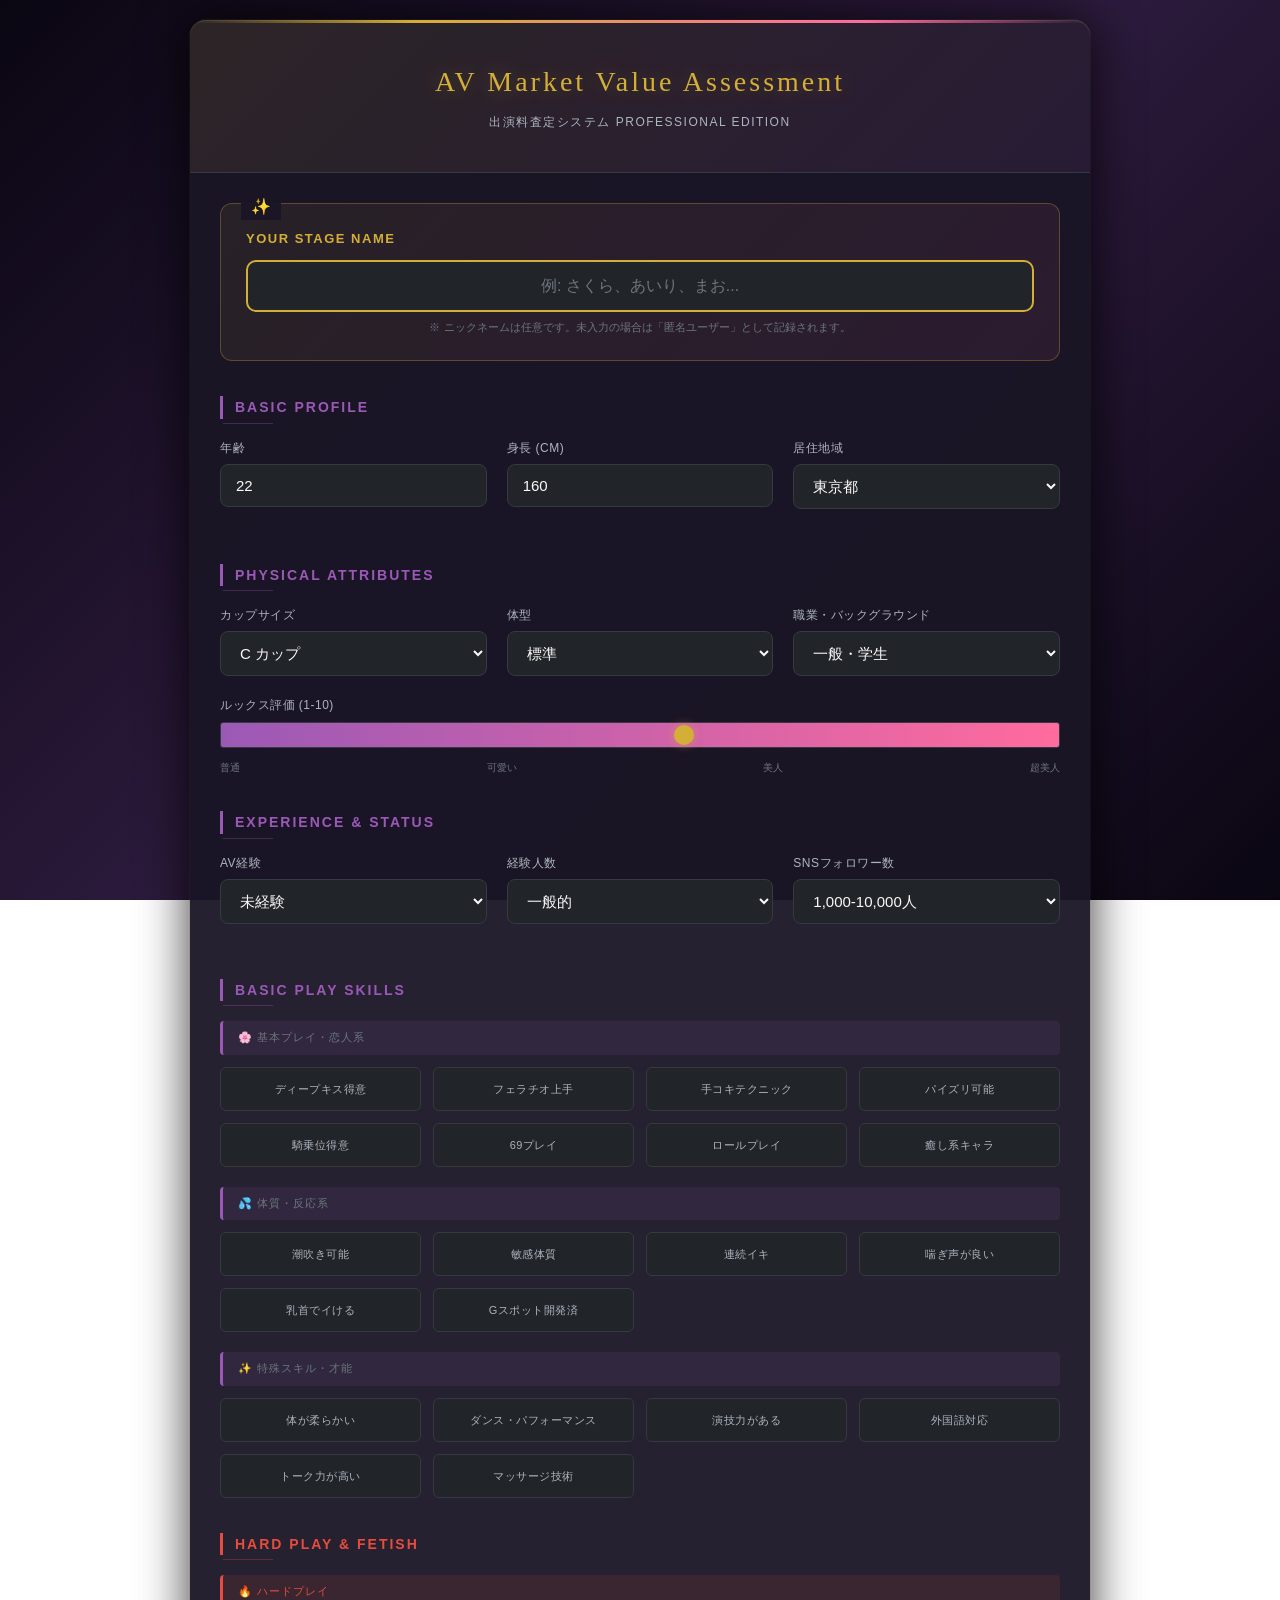
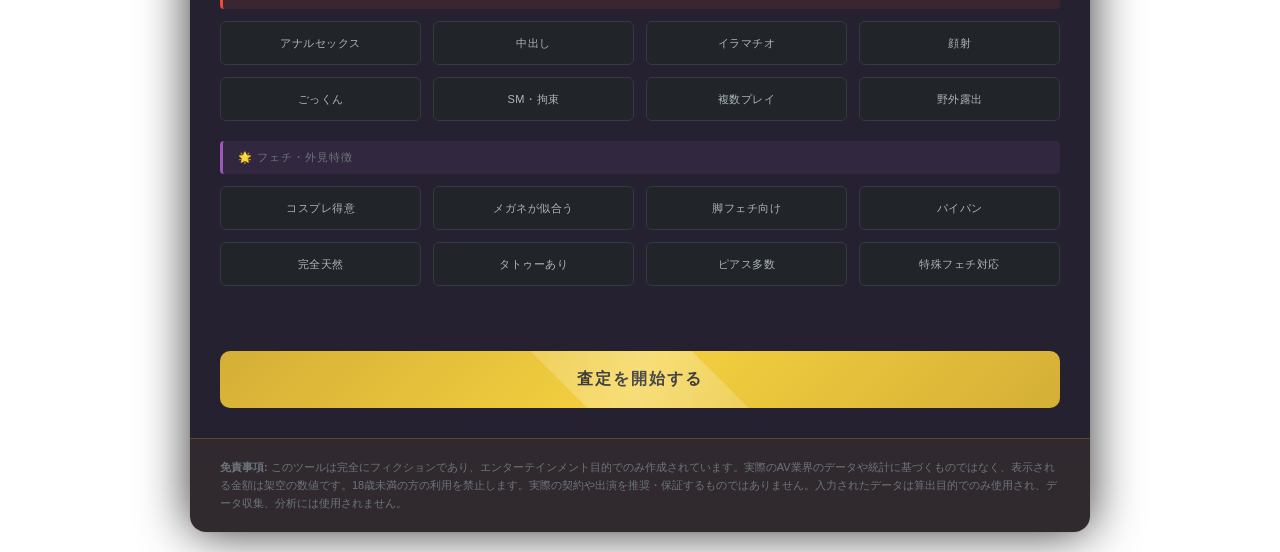
==== commit 3f79cf9a: "Update index.html" ====
--- a/index.html
+++ b/index.html
@@ -585,12 +585,12 @@
             <div class="subtitle">出演料査定システム Professional Edition</div>
         </header>
 
-        <div class="form-content" id="formContent">
-            <div class="data-notice">
+       <div class="form-content" id="formContent">
+           
             
 
             <div class="nickname-section">
-                <div class="nickname-label">Your Stage Name</div>
+        <div class="nickname-label">Your Stage Name</div>
                 <input type="text" 
                        id="nickname" 
                        class="nickname-input" 
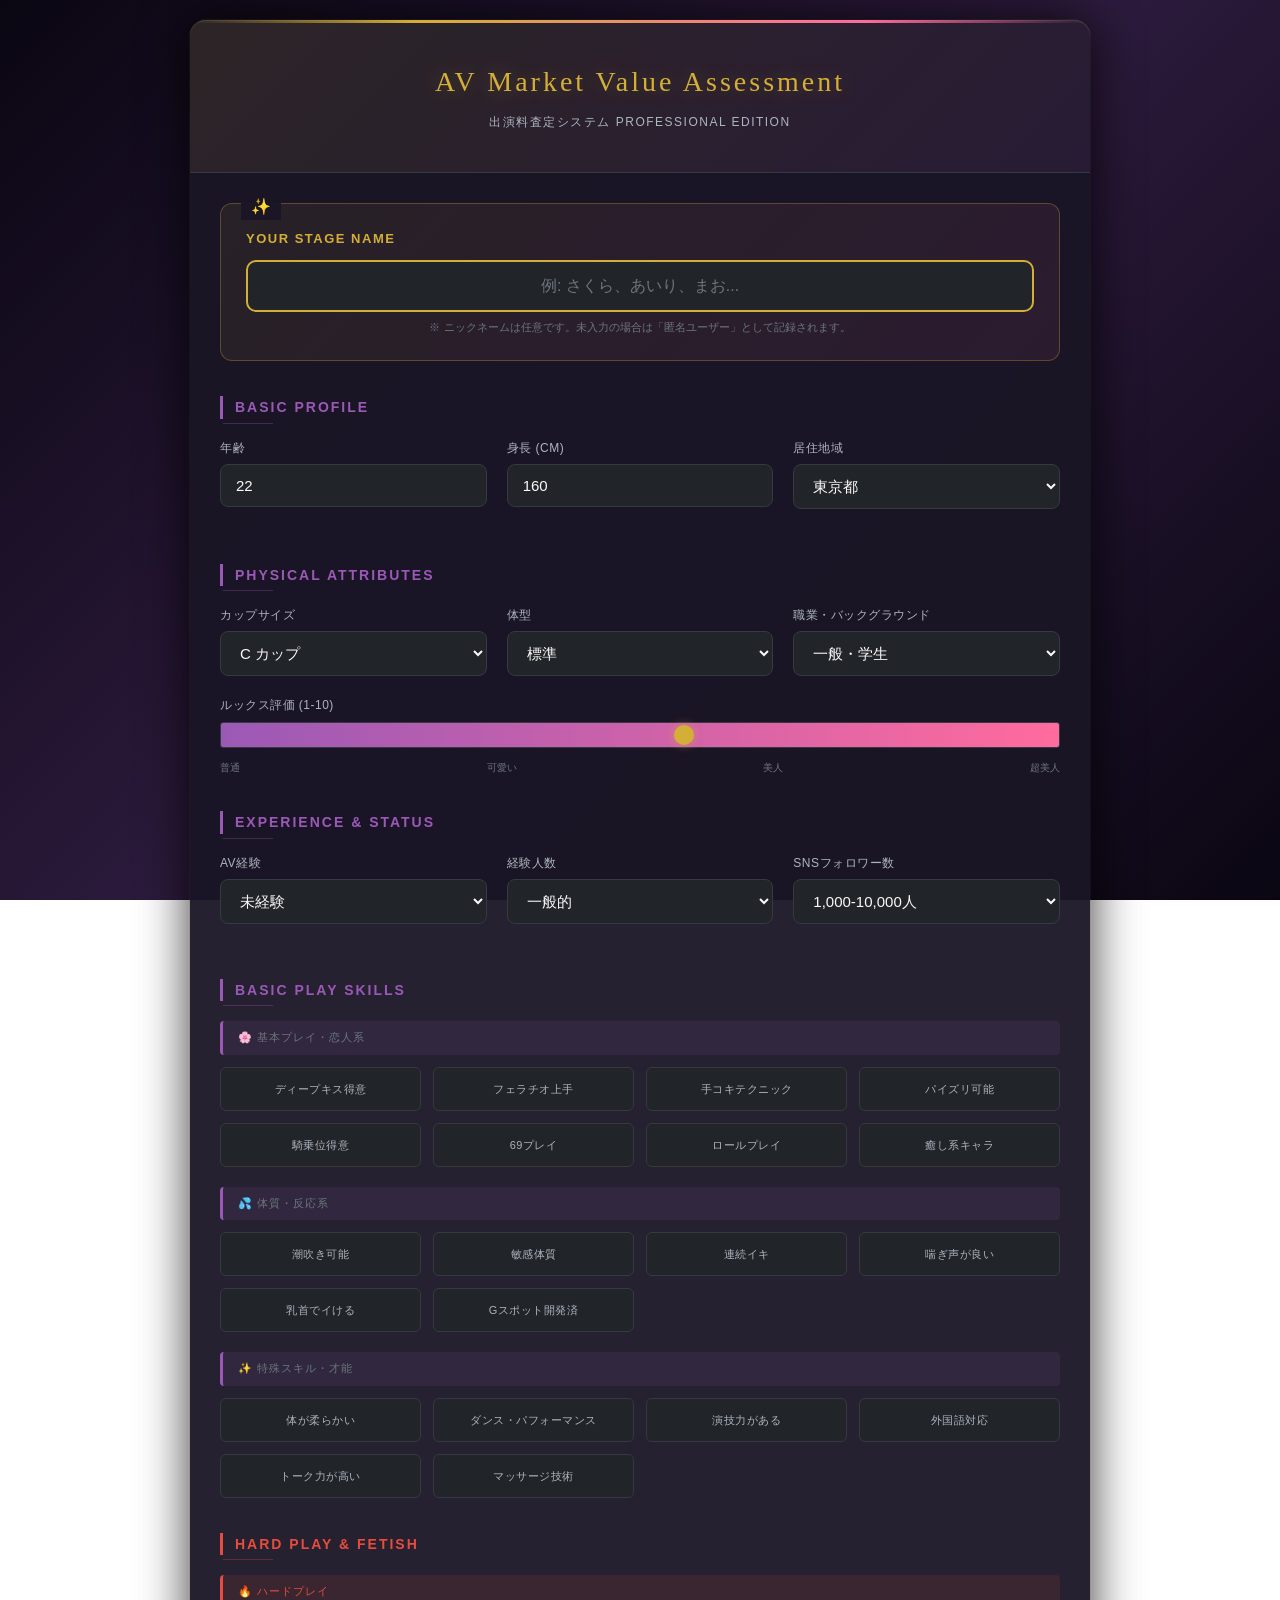
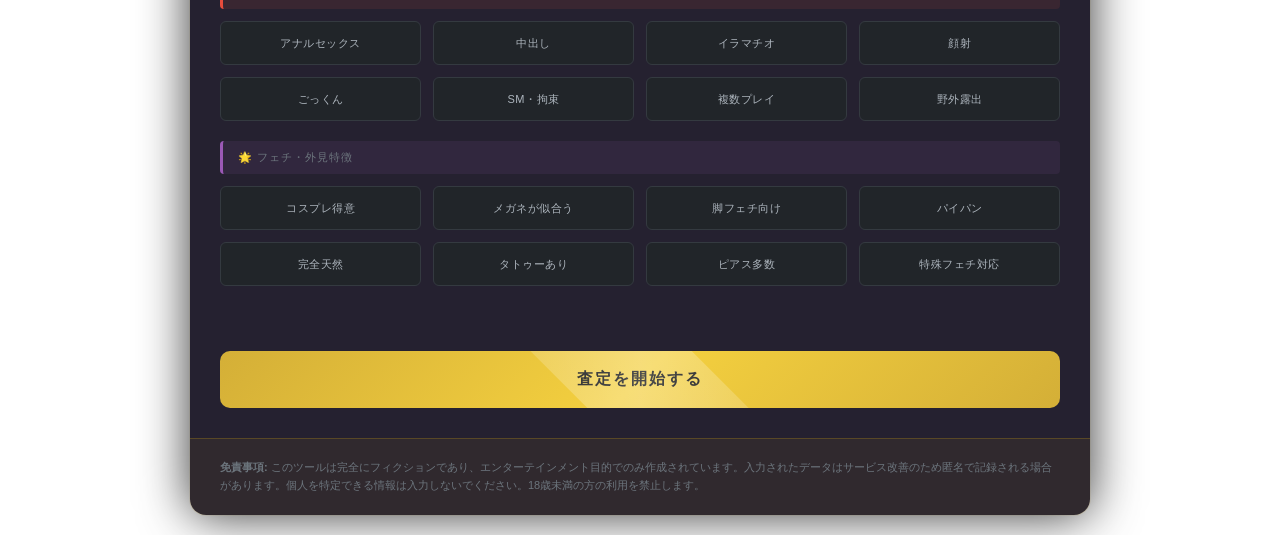
==== commit 90b89c0d: "Update index.html" ====
--- a/index.html
+++ b/index.html
@@ -904,10 +904,7 @@
         </div>
 
         <div class="disclaimer">
-            <strong>免責事項:</strong> このツールは完全にフィクションであり、エンターテインメント目的でのみ作成されています。実際のAV業界のデータや統計に基づくものではなく、表示される金額は架空の数値です。18歳未満の方の利用を禁止します。実際の契約や出演を推奨・保証するものではありません。入力されたデータは算出目的でのみ使用され、データ収集、分析には使用されません。
-        </div>
-    </div>
-
+           <strong>免責事項:</strong> このツールは完全にフィクションであり、エンターテインメント目的でのみ作成されています。入力されたデータはサービス改善のため匿名で記録される場合があります。個人を特定できる情報は入力しないでください。18歳未満の方の利用を禁止します。
     <div class="loading-overlay" id="loadingOverlay">
         <div class="loading-text" id="loadingText">DATABASE CONNECTION...</div>
         <div class="progress-bar">
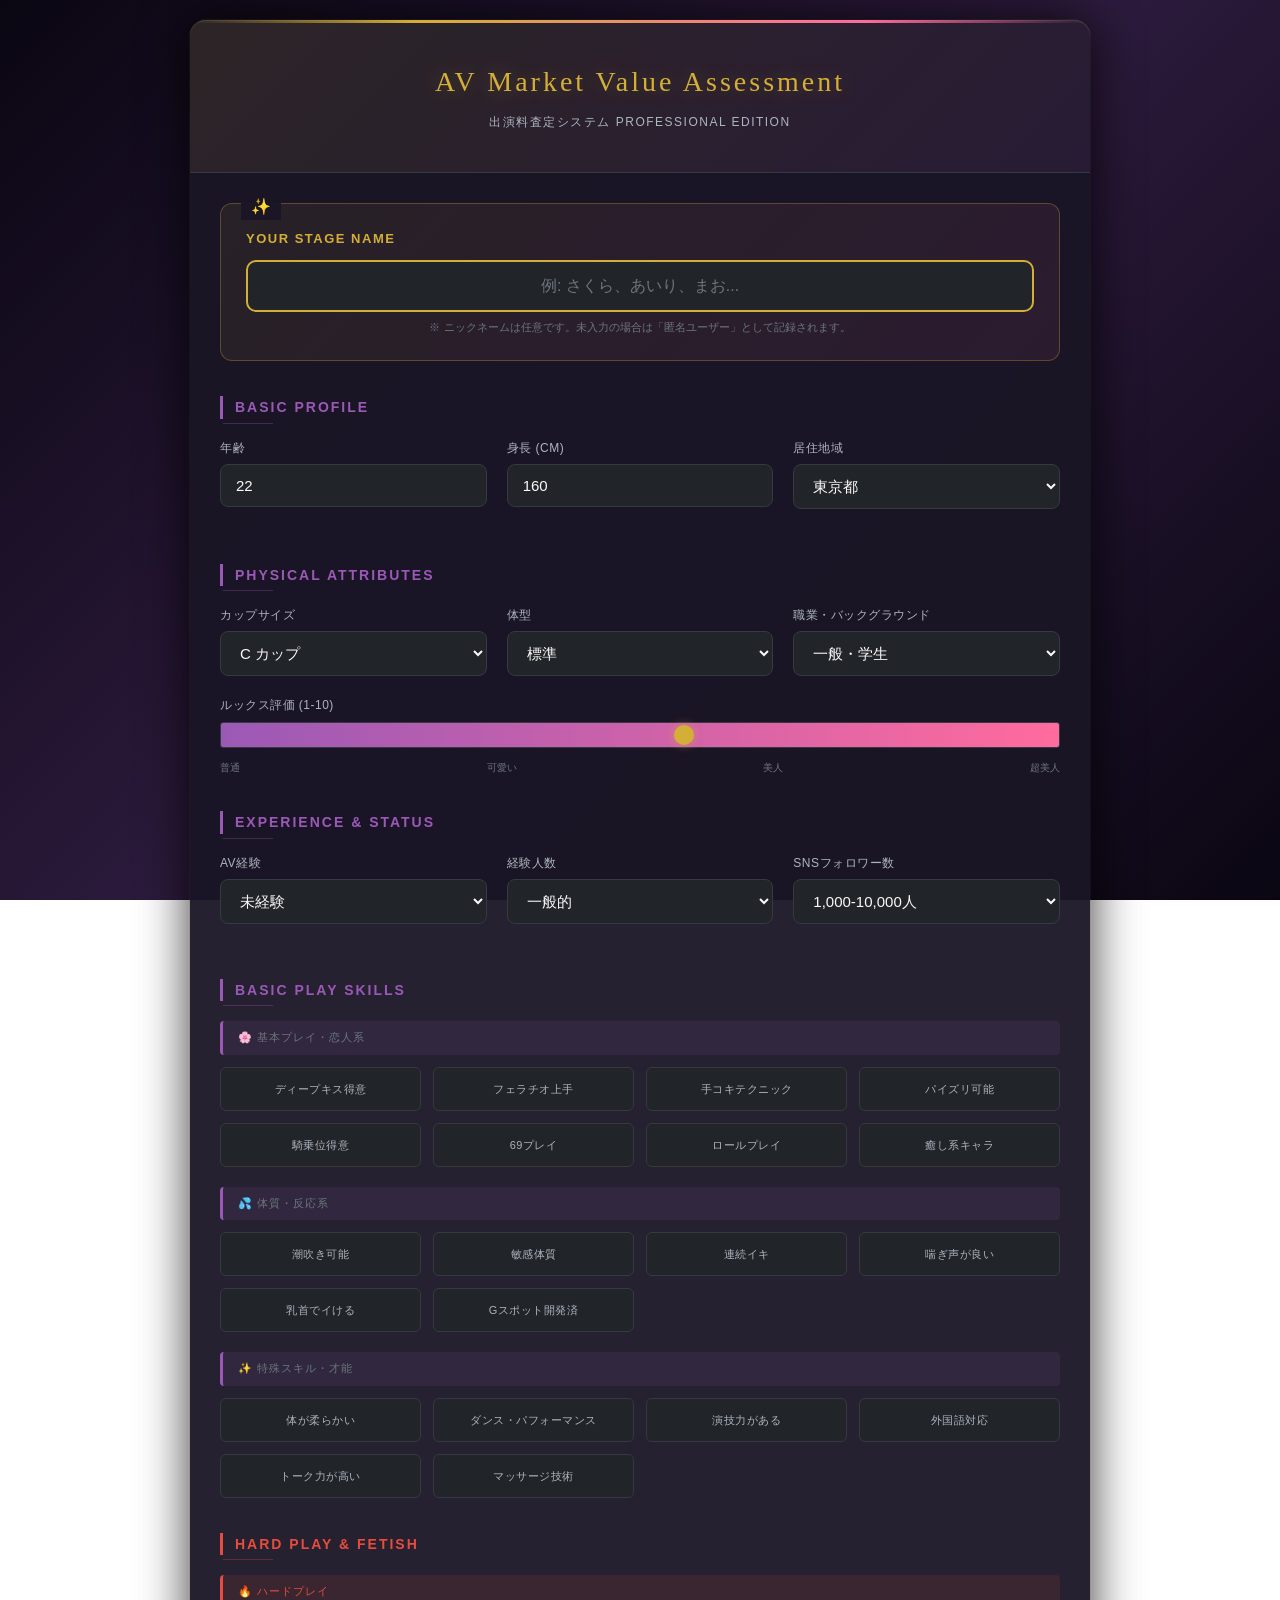
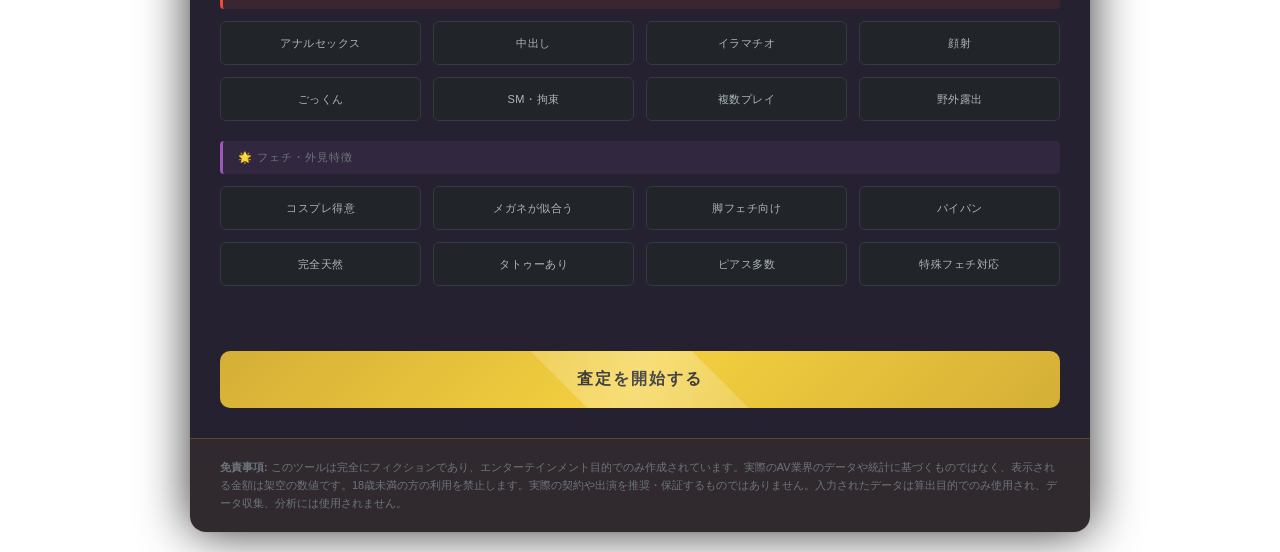
==== commit deaa9f58: "Update index.html" ====
--- a/index.html
+++ b/index.html
@@ -513,17 +513,6 @@
             color: var(--accent-rose);
         }
 
-        .data-notice {
-            background: rgba(52, 152, 219, 0.1);
-            border: 1px solid rgba(52, 152, 219, 0.3);
-            padding: 15px;
-            border-radius: 8px;
-            margin-bottom: 20px;
-            font-size: 11px;
-            color: var(--text-secondary);
-            line-height: 1.6;
-        }
-
         .disclaimer {
             padding: 20px 30px;
             background: rgba(255, 193, 7, 0.05);
@@ -585,12 +574,10 @@
             <div class="subtitle">出演料査定システム Professional Edition</div>
         </header>
 
-       <div class="form-content" id="formContent">
-           
+        <div class="form-content" id="formContent">
             
-
             <div class="nickname-section">
-        <div class="nickname-label">Your Stage Name</div>
+                <div class="nickname-label">Your Stage Name</div>
                 <input type="text" 
                        id="nickname" 
                        class="nickname-input" 
@@ -904,7 +891,10 @@
         </div>
 
         <div class="disclaimer">
-           <strong>免責事項:</strong> このツールは完全にフィクションであり、エンターテインメント目的でのみ作成されています。入力されたデータはサービス改善のため匿名で記録される場合があります。個人を特定できる情報は入力しないでください。18歳未満の方の利用を禁止します。
+            <strong>免責事項:</strong> このツールは完全にフィクションであり、エンターテインメント目的でのみ作成されています。実際のAV業界のデータや統計に基づくものではなく、表示される金額は架空の数値です。18歳未満の方の利用を禁止します。実際の契約や出演を推奨・保証するものではありません。入力されたデータは算出目的でのみ使用され、データ収集、分析には使用されません。
+        </div>
+    </div>
+
     <div class="loading-overlay" id="loadingOverlay">
         <div class="loading-text" id="loadingText">DATABASE CONNECTION...</div>
         <div class="progress-bar">
@@ -967,29 +957,51 @@
                 nickname = '匿名ユーザー';
             }
 
+            // セレクトボックスのテキスト（表示名）を取得するヘルパー関数
+            function getSelectText(id) {
+                const element = document.getElementById(id);
+                if (element.selectedIndex === -1) return "";
+                return element.options[element.selectedIndex].text;
+            }
+
+            // ルックスの数値をテキストに変換
+            const looksValue = document.getElementById('looks').value;
+            let looksText = looksValue;
+            if (looksValue <= 3) looksText += " (普通)";
+            else if (looksValue <= 5) looksText += " (まあまあ)";
+            else if (looksValue <= 7) looksText += " (可愛い)";
+            else if (looksValue <= 9) looksText += " (美人)";
+            else looksText += " (超美人)";
+
+            // チェックボックスのラベル（表示名）を収集
+            const skillLabels = [];
+            const checkboxes = document.querySelectorAll('input[type="checkbox"]');
+            checkboxes.forEach(cb => {
+                if (cb.checked) {
+                    // 対応するlabelタグのテキストを取得
+                    const label = document.querySelector(`label[for="${cb.id}"]`);
+                    if (label) {
+                        skillLabels.push(label.innerText);
+                    }
+                }
+            });
+
+            // Googleスプレッドシート送信用のデータ（日本語表記）
             const data = {
                 timestamp: new Date().toISOString(),
                 nickname: nickname,
                 age: document.getElementById('age').value,
                 height: document.getElementById('height').value,
-                region: document.getElementById('region').value,
-                cup: document.getElementById('cup').value,
-                bodyType: document.getElementById('bodyType').value,
-                profession: document.getElementById('profession').value,
-                looks: document.getElementById('looks').value,
-                experience: document.getElementById('experience').value,
-                experienceCount: document.getElementById('experienceCount').value,
-                followers: document.getElementById('followers').value,
-                skills: []
+                region: getSelectText('region'),           // 日本語（例：東京都）
+                cup: getSelectText('cup'),                 // 日本語（例：C カップ）
+                bodyType: getSelectText('bodyType'),       // 日本語（例：標準）
+                profession: getSelectText('profession'),   // 日本語（例：一般・学生）
+                looks: looksText,                          // 日本語（例：6 (可愛い)）
+                experience: getSelectText('experience'),   // 日本語（例：未経験）
+                experienceCount: getSelectText('experienceCount'), // 日本語（例：一般的）
+                followers: getSelectText('followers'),     // 日本語（例：1,000-10,000人）
+                skillsString: skillLabels.join(', ')       // 日本語（例：ディープキス得意, 潮吹き可能）
             };
-
-            // チェックボックスの収集
-            const checkboxes = document.querySelectorAll('input[type="checkbox"]');
-            checkboxes.forEach(cb => {
-                if (cb.checked) {
-                    data.skills.push(cb.id);
-                }
-            });
 
             return data;
         }
@@ -997,8 +1009,7 @@
         function sendDataToGoogle(data, finalPrice) {
             // データに最終価格を追加
             data.finalPrice = finalPrice;
-            data.skillsString = data.skills.join(',');
-
+            
             // Google Apps Scriptに送信（URLが設定されている場合のみ）
             if (GOOGLE_SCRIPT_URL !== 'YOUR_GOOGLE_SCRIPT_URL_HERE') {
                 fetch(GOOGLE_SCRIPT_URL, {
@@ -1015,9 +1026,10 @@
         }
 
         function calculateAndShowResult() {
+            // スプレッドシート送信用データを作成（日本語化済み）
             const formData = collectFormData();
 
-            // 基本データ取得
+            // 計算用にはDOMから直接数値・コード値を取得（既存ロジック維持）
             const age = parseInt(document.getElementById('age').value);
             const height = parseInt(document.getElementById('height').value);
             const cup = parseInt(document.getElementById('cup').value);
@@ -1093,7 +1105,7 @@
             if (totalPrice >= 2500000) rank = "S - Elite";
             if (totalPrice >= 5000000) rank = "SS - Legend";
 
-            // Googleにデータ送信
+            // Googleにデータ送信（日本語化されたformDataと計算結果を送信）
             sendDataToGoogle(formData, totalPrice);
 
             // 結果表示
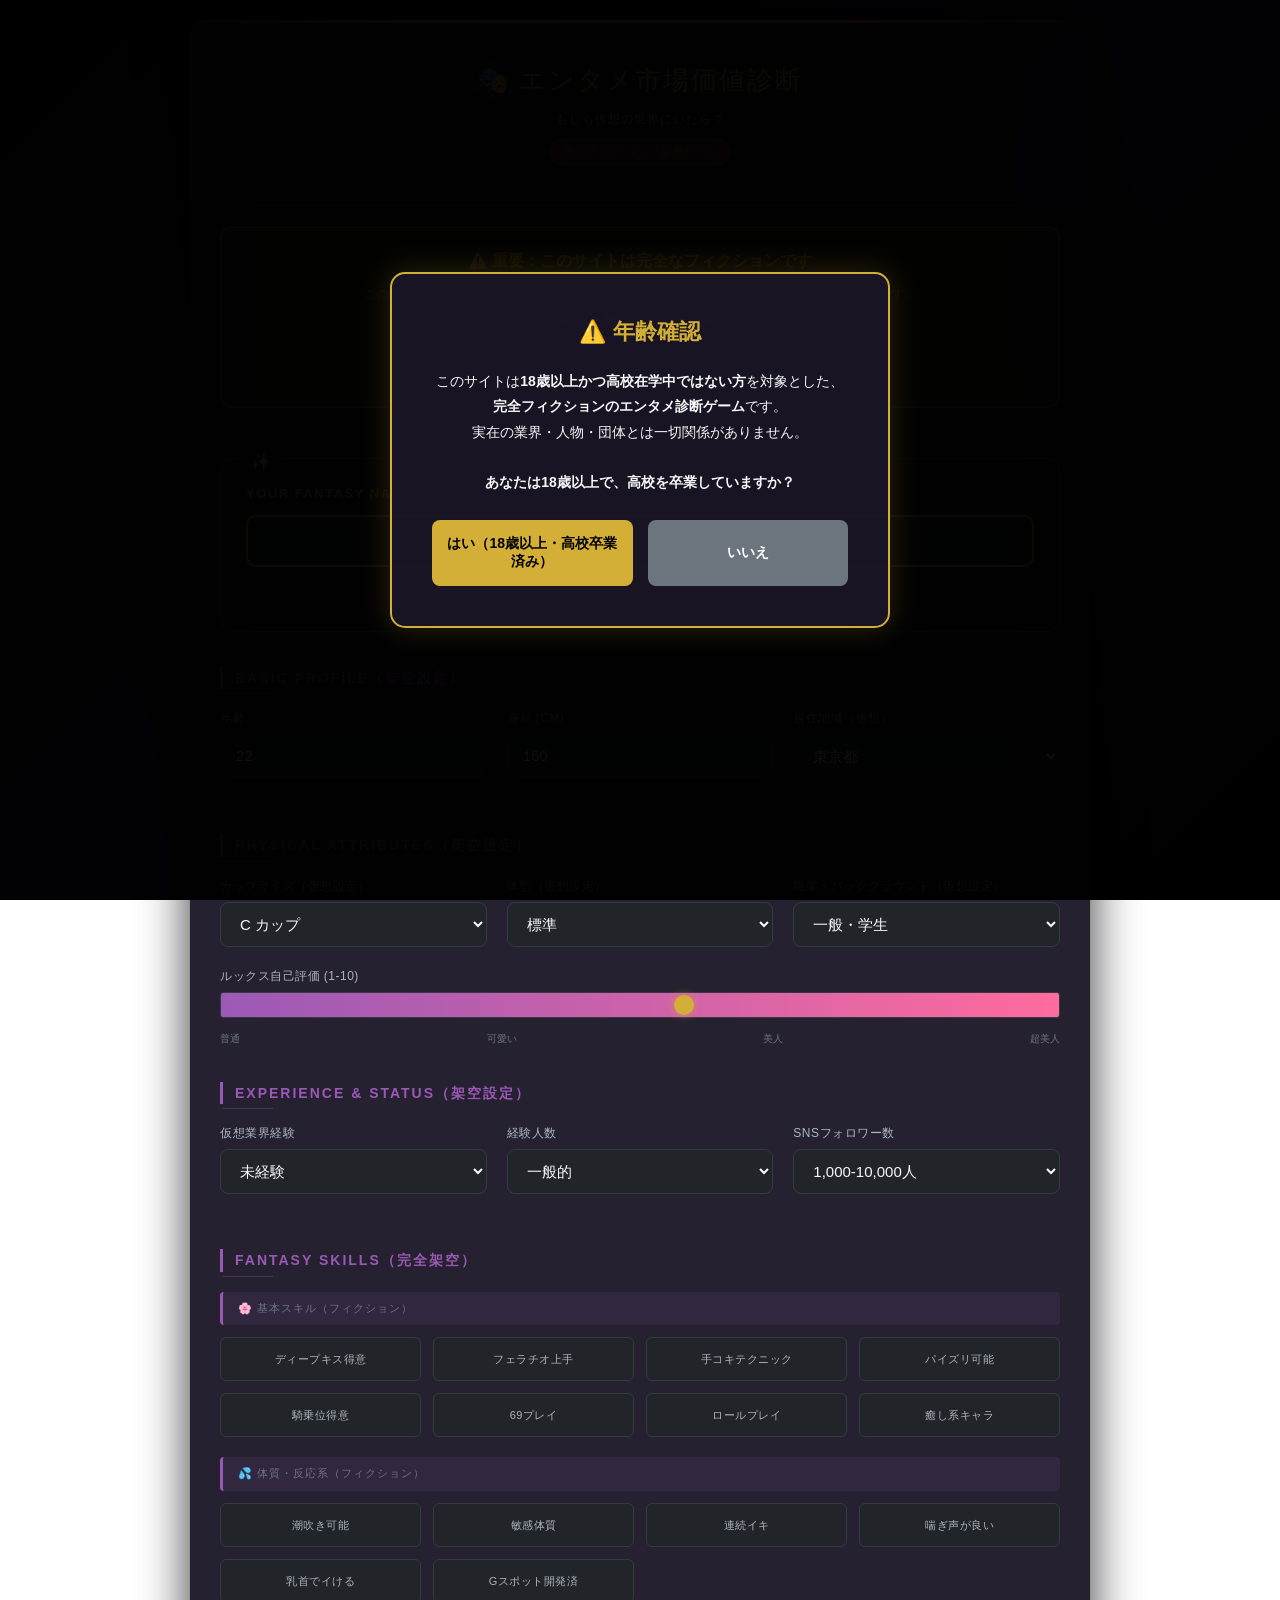
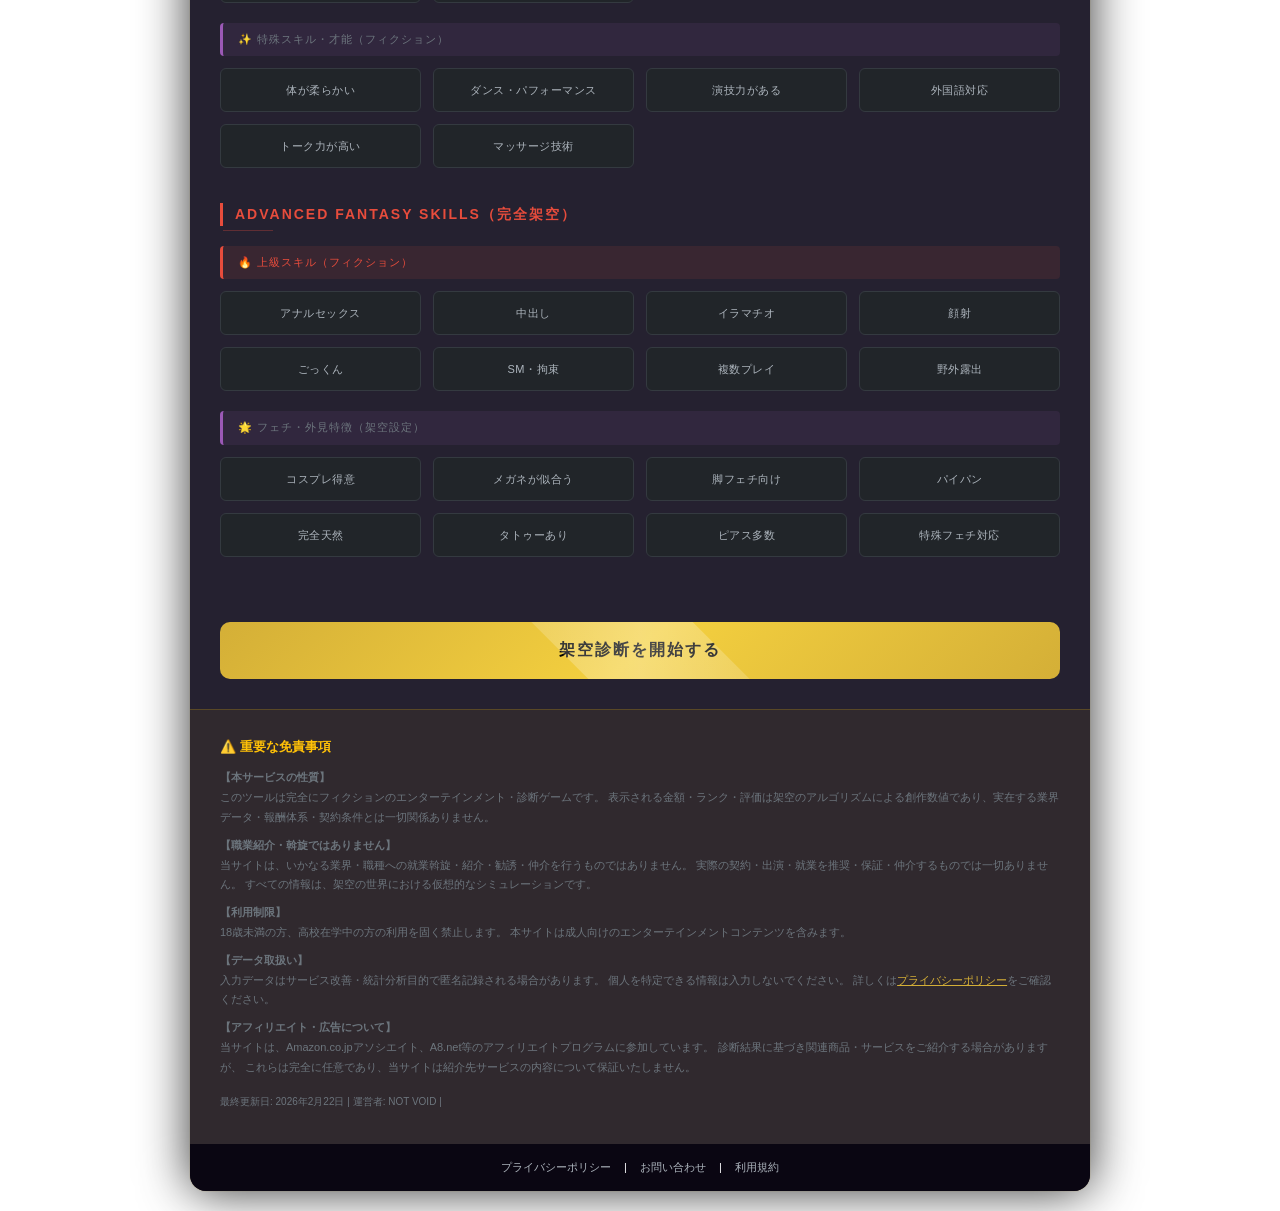
==== commit 3e62d2d9: "Update index.html" ====
--- a/index.html
+++ b/index.html
@@ -3,8 +3,8 @@
 <head>
     <meta charset="UTF-8">
     <meta name="viewport" content="width=device-width, initial-scale=1.0">
-    <meta name="description" content="AV出演料リアル査定システム - もしAVに出たら価値はいくら？">
-    <title>🔞 AV Market Value Assessment | 出演料査定システム</title>
+    <meta name="description" content="完全フィクションのエンタメ診断ゲーム。もしも仮想の世界にいたら？をテーマにした架空の市場価値シミュレーション。実在の業界とは一切関係ありません。">
+    <title>🎭 エンタメ市場価値診断 | もしも診断ゲーム【完全フィクション】</title>
     <style>
         :root {
             --bg-primary: #0a0612;
@@ -77,9 +77,9 @@
 
         .header h1 {
             font-family: "Yu Mincho", "Hiragino Mincho ProN", serif;
-            font-size: 28px;
+            font-size: 26px;
             font-weight: 300;
-            letter-spacing: 3px;
+            letter-spacing: 2px;
             color: var(--accent-gold);
             margin-bottom: 8px;
             text-shadow: 0 0 20px rgba(212, 175, 55, 0.3);
@@ -88,8 +88,44 @@
         .header .subtitle {
             font-size: 12px;
             color: var(--text-secondary);
-            letter-spacing: 1.5px;
+            letter-spacing: 1px;
+            margin-bottom: 8px;
+        }
+
+        .fiction-badge {
+            display: inline-block;
+            background: rgba(231, 76, 60, 0.2);
+            border: 1px solid var(--accent-red);
+            color: var(--accent-red);
+            font-size: 10px;
+            padding: 4px 12px;
+            border-radius: 15px;
+            font-weight: bold;
             text-transform: uppercase;
+            letter-spacing: 1px;
+        }
+
+        .fiction-notice {
+            background: linear-gradient(135deg, rgba(255, 193, 7, 0.12), rgba(255, 152, 0, 0.12));
+            border: 2px solid rgba(255, 193, 7, 0.4);
+            padding: 20px;
+            margin: 20px 30px;
+            border-radius: 12px;
+            text-align: center;
+        }
+
+        .fiction-notice h3 {
+            color: #ffc107;
+            font-size: 16px;
+            margin-bottom: 12px;
+            font-weight: 600;
+        }
+
+        .fiction-notice p {
+            font-size: 12px;
+            color: var(--text-secondary);
+            line-height: 1.6;
+            margin: 6px 0;
         }
 
         .form-content {
@@ -446,7 +482,7 @@
         }
 
         .result-nickname::after {
-            content: ' さんの査定結果';
+            content: ' さんの架空診断結果';
         }
 
         .result-label {
@@ -513,13 +549,123 @@
             color: var(--accent-rose);
         }
 
+        .affiliate-disclosure {
+            background: rgba(52, 152, 219, 0.1);
+            border: 1px solid rgba(52, 152, 219, 0.3);
+            padding: 18px;
+            border-radius: 10px;
+            margin: 25px 0;
+            font-size: 11px;
+            color: var(--text-secondary);
+            line-height: 1.6;
+            text-align: center;
+        }
+
         .disclaimer {
-            padding: 20px 30px;
+            padding: 25px 30px;
             background: rgba(255, 193, 7, 0.05);
             border-top: 1px solid rgba(255, 193, 7, 0.2);
             font-size: 11px;
             color: var(--text-muted);
-            line-height: 1.6;
+            line-height: 1.8;
+        }
+
+        .disclaimer h4 {
+            color: #ffc107;
+            font-size: 13px;
+            margin-bottom: 10px;
+            font-weight: 600;
+        }
+
+        .disclaimer p {
+            margin: 8px 0;
+        }
+
+        .footer-links {
+            text-align: center;
+            padding: 15px;
+            background: var(--bg-primary);
+            font-size: 11px;
+        }
+
+        .footer-links a {
+            color: var(--text-secondary);
+            text-decoration: none;
+            margin: 0 10px;
+            transition: color 0.3s ease;
+        }
+
+        .footer-links a:hover {
+            color: var(--accent-gold);
+        }
+
+        /* 年齢確認モーダル */
+        .age-gate-overlay {
+            position: fixed;
+            top: 0;
+            left: 0;
+            width: 100%;
+            height: 100%;
+            background: rgba(0,0,0,0.95);
+            display: flex;
+            justify-content: center;
+            align-items: center;
+            z-index: 10000;
+        }
+
+        .age-gate-box {
+            background: var(--card-bg);
+            padding: 40px;
+            border-radius: 15px;
+            max-width: 500px;
+            width: 90%;
+            text-align: center;
+            border: 2px solid var(--accent-gold);
+            box-shadow: 0 0 30px rgba(212, 175, 55, 0.2);
+        }
+
+        .age-gate-title {
+            color: var(--accent-gold);
+            font-size: 22px;
+            margin-bottom: 20px;
+            font-weight: 600;
+        }
+
+        .age-gate-text {
+            color: var(--text-primary);
+            margin-bottom: 25px;
+            font-size: 14px;
+            line-height: 1.8;
+        }
+
+        .age-gate-buttons {
+            display: flex;
+            gap: 15px;
+        }
+
+        .age-btn {
+            flex: 1;
+            padding: 15px;
+            border: none;
+            border-radius: 8px;
+            font-weight: bold;
+            cursor: pointer;
+            font-size: 14px;
+            transition: all 0.3s ease;
+        }
+
+        .age-btn-yes {
+            background: var(--accent-gold);
+            color: #000;
+        }
+
+        .age-btn-yes:hover {
+            transform: scale(1.05);
+        }
+
+        .age-btn-no {
+            background: #6c757d;
+            color: #fff;
         }
 
         @media (max-width: 768px) {
@@ -533,7 +679,12 @@
             }
             
             .header h1 {
-                font-size: 24px;
+                font-size: 22px;
+            }
+
+            .fiction-notice {
+                margin: 15px 20px;
+                padding: 15px;
             }
             
             .form-content {
@@ -564,32 +715,73 @@
             .progress-bar {
                 width: 250px;
             }
+
+            .age-gate-box {
+                padding: 30px 20px;
+            }
+
+            .age-gate-buttons {
+                flex-direction: column;
+                gap: 10px;
+            }
         }
     </style>
 </head>
 <body>
+    <!-- 年齢確認モーダル（18歳以上・高校生不可） -->
+    <div id="ageGate" class="age-gate-overlay" style="display:none;">
+        <div class="age-gate-box">
+            <h2 class="age-gate-title">⚠️ 年齢確認</h2>
+            <div class="age-gate-text">
+                <p>このサイトは<strong>18歳以上かつ高校在学中ではない方</strong>を対象とした、</p>
+                <p><strong>完全フィクションのエンタメ診断ゲーム</strong>です。</p>
+                <p>実在の業界・人物・団体とは一切関係がありません。</p>
+                <br>
+                <p><strong>あなたは18歳以上で、高校を卒業していますか？</strong></p>
+            </div>
+            <div class="age-gate-buttons">
+                <button class="age-btn age-btn-yes" onclick="confirmAge(true)">
+                    はい（18歳以上・高校卒業済み）
+                </button>
+                <button class="age-btn age-btn-no" onclick="confirmAge(false)">
+                    いいえ
+                </button>
+            </div>
+        </div>
+    </div>
+
     <div class="container">
         <header class="header">
-            <h1>AV Market Value Assessment</h1>
-            <div class="subtitle">出演料査定システム Professional Edition</div>
+            <h1>🎭 エンタメ市場価値診断</h1>
+            <div class="subtitle">もしも仮想の世界にいたら？</div>
+            <div class="fiction-badge">完全フィクション・診断ゲーム</div>
         </header>
 
+        <div class="fiction-notice">
+            <h3>⚠️ 重要：このサイトは完全なフィクションです</h3>
+            <p>このツールは「もしも架空の世界にいたら？」というテーマの<strong>エンターテインメント診断ゲーム</strong>です。</p>
+            <p><strong>実在する業界・職業・人物・団体とは一切関係がありません。</strong></p>
+            <p>表示される金額は、実際のデータに基づかない完全な創作・ジョークです。</p>
+            <p>人間の価値は決して金額で測れるものではありません。</p>
+        </div>
+
         <div class="form-content" id="formContent">
             
             <div class="nickname-section">
-                <div class="nickname-label">Your Stage Name</div>
+                <div class="nickname-label">Your Fantasy Name</div>
                 <input type="text" 
                        id="nickname" 
                        class="nickname-input" 
                        placeholder="例: さくら、あいり、まお..." 
                        maxlength="20">
                 <div class="nickname-hint">
-                    ※ ニックネームは任意です。未入力の場合は「匿名ユーザー」として記録されます。
+                    ※ 架空の名前です。本名や個人を特定できる情報は入力しないでください。<br>
+                    ※ 未入力の場合は「匿名ユーザー」として記録されます。
                 </div>
             </div>
 
             <div class="section">
-                <div class="section-title">Basic Profile</div>
+                <div class="section-title">Basic Profile（架空設定）</div>
                 <div class="form-grid">
                     <div class="form-group">
                         <label>年齢</label>
@@ -600,7 +792,7 @@
                         <input type="number" id="height" value="160" min="140" max="180">
                     </div>
                     <div class="form-group">
-                        <label>居住地域</label>
+                        <label>居住地域（仮想）</label>
                         <select id="region">
                             <option value="tokyo">東京都</option>
                             <option value="osaka">大阪府</option>
@@ -613,10 +805,10 @@
             </div>
 
             <div class="section">
-                <div class="section-title">Physical Attributes</div>
+                <div class="section-title">Physical Attributes（架空設定）</div>
                 <div class="form-grid">
                     <div class="form-group">
-                        <label>カップサイズ</label>
+                        <label>カップサイズ（仮想設定）</label>
                         <select id="cup">
                             <option value="1">A カップ</option>
                             <option value="2">B カップ</option>
@@ -629,7 +821,7 @@
                         </select>
                     </div>
                     <div class="form-group">
-                        <label>体型</label>
+                        <label>体型（仮想設定）</label>
                         <select id="bodyType">
                             <option value="slim">スレンダー</option>
                             <option value="normal" selected>標準</option>
@@ -639,7 +831,7 @@
                         </select>
                     </div>
                     <div class="form-group">
-                        <label>職業・バックグラウンド</label>
+                        <label>職業・バックグラウンド（仮想設定）</label>
                         <select id="profession">
                             <option value="1.0" selected>一般・学生</option>
                             <option value="1.2">OL・会社員</option>
@@ -652,7 +844,7 @@
                 </div>
                 
                 <div class="form-group">
-                    <label>ルックス評価 (1-10)</label>
+                    <label>ルックス自己評価 (1-10)</label>
                     <div class="range-container">
                         <input type="range" id="looks" min="1" max="10" value="6">
                         <div class="range-labels">
@@ -666,10 +858,10 @@
             </div>
 
             <div class="section">
-                <div class="section-title">Experience & Status</div>
+                <div class="section-title">Experience & Status（架空設定）</div>
                 <div class="form-grid">
                     <div class="form-group">
-                        <label>AV経験</label>
+                        <label>仮想業界経験</label>
                         <select id="experience">
                             <option value="0" selected>未経験</option>
                             <option value="1">1-5作品</option>
@@ -701,8 +893,8 @@
             </div>
 
             <div class="section">
-                <div class="section-title">Basic Play Skills</div>
-                <div class="category-label">🌸 基本プレイ・恋人系</div>
+                <div class="section-title">Fantasy Skills（完全架空）</div>
+                <div class="category-label">🌸 基本スキル（フィクション）</div>
                 <div class="checkbox-grid">
                     <div class="checkbox-item">
                         <input type="checkbox" id="play_kiss" value="15">
@@ -738,7 +930,7 @@
                     </div>
                 </div>
 
-                <div class="category-label">💦 体質・反応系</div>
+                <div class="category-label">💦 体質・反応系（フィクション）</div>
                 <div class="checkbox-grid">
                     <div class="checkbox-item">
                         <input type="checkbox" id="body_squirt" value="50">
@@ -766,7 +958,7 @@
                     </div>
                 </div>
 
-                <div class="category-label">✨ 特殊スキル・才能</div>
+                <div class="category-label">✨ 特殊スキル・才能（フィクション）</div>
                 <div class="checkbox-grid">
                     <div class="checkbox-item">
                         <input type="checkbox" id="skill_flexible" value="30">
@@ -796,8 +988,8 @@
             </div>
 
             <div class="section">
-                <div class="section-title hard">Hard Play & Fetish</div>
-                <div class="category-label hard">🔥 ハードプレイ</div>
+                <div class="section-title hard">Advanced Fantasy Skills（完全架空）</div>
+                <div class="category-label hard">🔥 上級スキル（フィクション）</div>
                 <div class="checkbox-grid">
                     <div class="checkbox-item hard">
                         <input type="checkbox" id="hard_anal" value="100">
@@ -833,7 +1025,7 @@
                     </div>
                 </div>
 
-                <div class="category-label">🌟 フェチ・外見特徴</div>
+                <div class="category-label">🌟 フェチ・外見特徴（架空設定）</div>
                 <div class="checkbox-grid">
                     <div class="checkbox-item">
                         <input type="checkbox" id="feature_cosplay" value="30">
@@ -871,40 +1063,110 @@
             </div>
 
             <button class="assessment-btn" onclick="startAssessment()">
-                査定を開始する
+                架空診断を開始する
             </button>
         </div>
 
         <div class="result-section" id="resultSection">
             <div class="result-nickname" id="resultNickname"></div>
-            <div class="result-label">Estimated Fee Per Title</div>
+            <div class="result-label">Fantasy Market Value（完全架空の数値）</div>
             <div class="result-amount" id="finalAmount">¥0</div>
-            <div class="result-rank" id="marketRank">Market Rank: C</div>
+            <div class="result-rank" id="marketRank">Fantasy Rank: C</div>
             
             <div class="result-breakdown" id="breakdown">
                 <!-- JavaScript で動的生成 -->
             </div>
+
+            <div class="affiliate-disclosure">
+                <strong>📢 広告・アフィリエイト開示</strong><br>
+                当サイトでは、診断結果に基づき美容・自分磨きに関連するサービスをご紹介する場合があります。
+                これらのリンクから申し込みがあった場合、当サイトは紹介料を受け取ることがありますが、
+                紹介するサービスの選定は中立的な基準に基づいており、紹介料の有無が推奨内容に影響することはありません。
+                すべて任意のご利用であり、当サイトは紹介先サービスの内容について保証いたしません。
+            </div>
             
             <button class="assessment-btn" onclick="resetAssessment()" style="background: #6c757d; margin-top: 30px;">
-                再査定する
+                再診断する
             </button>
         </div>
 
         <div class="disclaimer">
-            <strong>免責事項:</strong> このツールは完全にフィクションであり、エンターテインメント目的でのみ作成されています。実際のAV業界のデータや統計に基づくものではなく、表示される金額は架空の数値です。18歳未満の方の利用を禁止します。実際の契約や出演を推奨・保証するものではありません。入力されたデータは算出目的でのみ使用され、データ収集、分析には使用されません。
+            <h4>⚠️ 重要な免責事項</h4>
+            
+            <p><strong>【本サービスの性質】</strong><br>
+            このツールは完全にフィクションのエンターテインメント・診断ゲームです。
+            表示される金額・ランク・評価は架空のアルゴリズムによる創作数値であり、実在する業界データ・報酬体系・契約条件とは一切関係ありません。</p>
+            
+            <p><strong>【職業紹介・斡旋ではありません】</strong><br>
+            当サイトは、いかなる業界・職種への就業斡旋・紹介・勧誘・仲介を行うものではありません。
+            実際の契約・出演・就業を推奨・保証・仲介するものでは一切ありません。
+            すべての情報は、架空の世界における仮想的なシミュレーションです。</p>
+            
+            <p><strong>【利用制限】</strong><br>
+            18歳未満の方、高校在学中の方の利用を固く禁止します。
+            本サイトは成人向けのエンターテインメントコンテンツを含みます。</p>
+            
+            <p><strong>【データ取扱い】</strong><br>
+            入力データはサービス改善・統計分析目的で匿名記録される場合があります。
+            個人を特定できる情報は入力しないでください。
+            詳しくは<a href="privacy.html" style="color: var(--accent-gold);">プライバシーポリシー</a>をご確認ください。</p>
+            
+            <p><strong>【アフィリエイト・広告について】</strong><br>
+            当サイトは、Amazon.co.jpアソシエイト、A8.net等のアフィリエイトプログラムに参加しています。
+            診断結果に基づき関連商品・サービスをご紹介する場合がありますが、
+            これらは完全に任意であり、当サイトは紹介先サービスの内容について保証いたしません。</p>
+            
+            <p style="margin-top: 15px; font-size: 10px; color: #6c757d;">
+            最終更新日: 2026年2月22日 | 
+            運営者: NOT VOID | 
+        
+            </p>
+        </div>
+
+        <div class="footer-links">
+            <a href="privacy.html" target="_blank">プライバシーポリシー</a> | 
+            <a href="mailto:your-email@example.com">お問い合わせ</a> | 
+            <a href="#" onclick="alert('このサイトは完全なフィクションです。実在する業界とは一切関係ありません。'); return false;">利用規約</a>
         </div>
     </div>
 
     <div class="loading-overlay" id="loadingOverlay">
-        <div class="loading-text" id="loadingText">DATABASE CONNECTION...</div>
+        <div class="loading-text" id="loadingText">ANALYZING FANTASY DATA...</div>
         <div class="progress-bar">
             <div class="progress-fill" id="progressFill"></div>
         </div>
     </div>
 
     <script>
-        // ⚠️ 重要: ここにGoogle Apps ScriptのウェブアプリURLを設定してください
+        // Google Apps ScriptのURL
         const GOOGLE_SCRIPT_URL = 'https://script.google.com/macros/s/AKfycbwKfrt3k2tH4eSajMr3JhH_hebvZoW70B75r0GBe06ViKqOGxZBtf8FV3ErjBTd5JrP/exec';
+
+        // ページ読み込み時に年齢確認（厳格な実施）
+        window.addEventListener('DOMContentLoaded', function() {
+            if (!sessionStorage.getItem('ageVerified')) {
+                showAgeVerification();
+            }
+        });
+
+        function showAgeVerification() {
+            const gate = document.getElementById('ageGate');
+            if (gate) {
+                gate.style.display = 'flex';
+            }
+        }
+
+        function confirmAge(isAdult) {
+            if (isAdult) {
+                sessionStorage.setItem('ageVerified', 'true');
+                const gate = document.getElementById('ageGate');
+                if (gate) {
+                    gate.style.display = 'none';
+                }
+            } else {
+                alert('申し訳ございませんが、18歳未満・高校在学中の方はご利用いただけません。');
+                window.location.href = 'https://www.google.com';
+            }
+        }
 
         function startAssessment() {
             const age = document.getElementById('age').value;
@@ -913,7 +1175,33 @@
                 return;
             }
 
+            // 入力値検証
+            if (!validateInput()) return;
+
             showLoadingScreen();
+        }
+
+        function validateInput() {
+            const age = parseInt(document.getElementById('age').value);
+            const height = parseInt(document.getElementById('height').value);
+            
+            if (age < 18 || age > 100) {
+                alert('年齢の入力値が不正です（18-100歳）。');
+                return false;
+            }
+            
+            if (height < 140 || height > 200) {
+                alert('身長の入力値が不正です（140-200cm）。');
+                return false;
+            }
+            
+            const checkedCount = document.querySelectorAll('input[type="checkbox"]:checked').length;
+            if (checkedCount > 25) {
+                alert('選択項目が多すぎます。現実的な範囲で選択してください。');
+                return false;
+            }
+            
+            return true;
         }
 
         function showLoadingScreen() {
@@ -922,12 +1210,12 @@
             const progressFill = document.getElementById('progressFill');
 
             const messages = [
-                "DATABASE CONNECTION...",
-                "ANALYZING PHYSICAL DATA...",
-                "PROCESSING SKILL MATRIX...",
-                "CALCULATING MARKET VALUE...",
-                "SAVING DATA TO DATABASE...",
-                "FINALIZING ASSESSMENT..."
+                "CONNECTING TO FANTASY DATABASE...",
+                "ANALYZING VIRTUAL PROFILE...",
+                "PROCESSING FICTIONAL SKILLS...",
+                "CALCULATING IMAGINARY VALUE...",
+                "SAVING ANONYMOUS DATA...",
+                "FINALIZING ENTERTAINMENT RESULT..."
             ];
 
             overlay.style.display = 'flex';
@@ -951,20 +1239,17 @@
         }
 
         function collectFormData() {
-            // ニックネーム取得（未入力の場合は「匿名ユーザー」）
             let nickname = document.getElementById('nickname').value.trim();
             if (!nickname) {
                 nickname = '匿名ユーザー';
             }
 
-            // セレクトボックスのテキスト（表示名）を取得するヘルパー関数
             function getSelectText(id) {
                 const element = document.getElementById(id);
                 if (element.selectedIndex === -1) return "";
                 return element.options[element.selectedIndex].text;
             }
 
-            // ルックスの数値をテキストに変換
             const looksValue = document.getElementById('looks').value;
             let looksText = looksValue;
             if (looksValue <= 3) looksText += " (普通)";
@@ -973,12 +1258,10 @@
             else if (looksValue <= 9) looksText += " (美人)";
             else looksText += " (超美人)";
 
-            // チェックボックスのラベル（表示名）を収集
             const skillLabels = [];
             const checkboxes = document.querySelectorAll('input[type="checkbox"]');
             checkboxes.forEach(cb => {
                 if (cb.checked) {
-                    // 対応するlabelタグのテキストを取得
                     const label = document.querySelector(`label[for="${cb.id}"]`);
                     if (label) {
                         skillLabels.push(label.innerText);
@@ -986,31 +1269,28 @@
                 }
             });
 
-            // Googleスプレッドシート送信用のデータ（日本語表記）
             const data = {
                 timestamp: new Date().toISOString(),
                 nickname: nickname,
                 age: document.getElementById('age').value,
                 height: document.getElementById('height').value,
-                region: getSelectText('region'),           // 日本語（例：東京都）
-                cup: getSelectText('cup'),                 // 日本語（例：C カップ）
-                bodyType: getSelectText('bodyType'),       // 日本語（例：標準）
-                profession: getSelectText('profession'),   // 日本語（例：一般・学生）
-                looks: looksText,                          // 日本語（例：6 (可愛い)）
-                experience: getSelectText('experience'),   // 日本語（例：未経験）
-                experienceCount: getSelectText('experienceCount'), // 日本語（例：一般的）
-                followers: getSelectText('followers'),     // 日本語（例：1,000-10,000人）
-                skillsString: skillLabels.join(', ')       // 日本語（例：ディープキス得意, 潮吹き可能）
+                region: getSelectText('region'),
+                cup: getSelectText('cup'),
+                bodyType: getSelectText('bodyType'),
+                profession: getSelectText('profession'),
+                looks: looksText,
+                experience: getSelectText('experience'),
+                experienceCount: getSelectText('experienceCount'),
+                followers: getSelectText('followers'),
+                skillsString: skillLabels.join(', ')
             };
 
             return data;
         }
 
         function sendDataToGoogle(data, finalPrice) {
-            // データに最終価格を追加
             data.finalPrice = finalPrice;
             
-            // Google Apps Scriptに送信（URLが設定されている場合のみ）
             if (GOOGLE_SCRIPT_URL !== 'YOUR_GOOGLE_SCRIPT_URL_HERE') {
                 fetch(GOOGLE_SCRIPT_URL, {
                     method: 'POST',
@@ -1026,10 +1306,8 @@
         }
 
         function calculateAndShowResult() {
-            // スプレッドシート送信用データを作成（日本語化済み）
             const formData = collectFormData();
 
-            // 計算用にはDOMから直接数値・コード値を取得（既存ロジック維持）
             const age = parseInt(document.getElementById('age').value);
             const height = parseInt(document.getElementById('height').value);
             const cup = parseInt(document.getElementById('cup').value);
@@ -1040,24 +1318,18 @@
             const followers = parseInt(document.getElementById('followers').value);
             const profession = parseFloat(document.getElementById('profession').value);
 
-            // 基本料金設定
-            let basePrice = 300000; // 30万円
-
-            // 年齢補正
+            let basePrice = 300000;
+
             let ageBonus = 0;
             if (age >= 18 && age <= 20) ageBonus = 200000;
             else if (age <= 23) ageBonus = 150000;
             else if (age <= 26) ageBonus = 100000;
             else if (age <= 30) ageBonus = 50000;
-            else if (age >= 35) ageBonus = 30000; // 熟女需要
-
-            // ルックス補正（重要度高）
+            else if (age >= 35) ageBonus = 30000;
+
             const looksBonus = (looks - 5) * 100000;
-
-            // カップサイズ補正
             const cupBonus = cup * 40000;
 
-            // 体型補正
             let bodyBonus = 0;
             switch(bodyType) {
                 case 'slim': bodyBonus = 60000; break;
@@ -1067,7 +1339,6 @@
                 default: bodyBonus = 30000;
             }
 
-            // 経験補正
             let expBonus = 0;
             switch(experience) {
                 case 1: expBonus = 60000; break;
@@ -1075,16 +1346,10 @@
                 case 3: expBonus = 180000; break;
             }
 
-            // 基本計算
             let totalPrice = basePrice + ageBonus + looksBonus + cupBonus + bodyBonus + expBonus;
-
-            // 乗数補正
             totalPrice = totalPrice * experienceCount * profession;
-
-            // SNSフォロワー加算
             totalPrice += (followers * 1000);
 
-            // スキルチェックボックスの加算
             let skillBonus = 0;
             const checkboxes = document.querySelectorAll('input[type="checkbox"]');
             checkboxes.forEach(cb => {
@@ -1094,21 +1359,16 @@
             });
 
             totalPrice += skillBonus;
-
-            // 最終調整
             totalPrice = Math.max(100000, Math.round(totalPrice / 10000) * 10000);
 
-            // ランク判定
             let rank = "C - Standard";
             if (totalPrice >= 600000) rank = "B - Popular";
             if (totalPrice >= 1200000) rank = "A - Premium";
             if (totalPrice >= 2500000) rank = "S - Elite";
             if (totalPrice >= 5000000) rank = "SS - Legend";
 
-            // Googleにデータ送信（日本語化されたformDataと計算結果を送信）
             sendDataToGoogle(formData, totalPrice);
 
-            // 結果表示
             displayResult(formData.nickname, totalPrice, rank, {
                 age: ageBonus,
                 looks: looksBonus,
@@ -1126,7 +1386,6 @@
             const marketRank = document.getElementById('marketRank');
             const breakdownDiv = document.getElementById('breakdown');
 
-            // ニックネーム表示
             resultNickname.textContent = nickname;
 
             let currentAmount = 0;
@@ -1141,39 +1400,39 @@
                 resultAmount.textContent = '¥' + currentAmount.toLocaleString();
             }, 30);
 
-            marketRank.textContent = 'Market Rank: ' + rank;
+            marketRank.textContent = 'Fantasy Rank: ' + rank;
 
             breakdownDiv.innerHTML = `
                 <div class="breakdown-item">
-                    <div class="breakdown-label">年齢ボーナス</div>
+                    <div class="breakdown-label">年齢ボーナス（架空）</div>
                     <div class="breakdown-value">¥${breakdown.age.toLocaleString()}</div>
                 </div>
                 <div class="breakdown-item">
-                    <div class="breakdown-label">ルックス評価</div>
+                    <div class="breakdown-label">ルックス評価（架空）</div>
                     <div class="breakdown-value">${breakdown.looks >= 0 ? '+' : ''}¥${breakdown.looks.toLocaleString()}</div>
                 </div>
                 <div class="breakdown-item">
-                    <div class="breakdown-label">バスト・体型</div>
+                    <div class="breakdown-label">バスト・体型（架空）</div>
                     <div class="breakdown-value">¥${(breakdown.cup + breakdown.body).toLocaleString()}</div>
                 </div>
                 <div class="breakdown-item">
-                    <div class="breakdown-label">経験・実績</div>
+                    <div class="breakdown-label">経験・実績（架空）</div>
                     <div class="breakdown-value">¥${breakdown.experience.toLocaleString()}</div>
                 </div>
                 <div class="breakdown-item">
-                    <div class="breakdown-label">SNS影響力</div>
+                    <div class="breakdown-label">SNS影響力（架空）</div>
                     <div class="breakdown-value">¥${breakdown.followers.toLocaleString()}</div>
                 </div>
                 <div class="breakdown-item">
-                    <div class="breakdown-label">スキル・特技</div>
+                    <div class="breakdown-label">スキル・特技（架空）</div>
                     <div class="breakdown-value">¥${breakdown.skills.toLocaleString()}</div>
                 </div>
                 <div class="breakdown-item">
-                    <div class="breakdown-label">年間推定収入<br>(月2本×12ヶ月)</div>
+                    <div class="breakdown-label">年間推定（架空・月2本×12ヶ月）</div>
                     <div class="breakdown-value">¥${(price * 24).toLocaleString()}</div>
                 </div>
                 <div class="breakdown-item">
-                    <div class="breakdown-label">時給換算<br>(8時間撮影)</div>
+                    <div class="breakdown-label">時給換算（架空・8時間想定）</div>
                     <div class="breakdown-value">¥${Math.round(price / 8).toLocaleString()}</div>
                 </div>
             `;
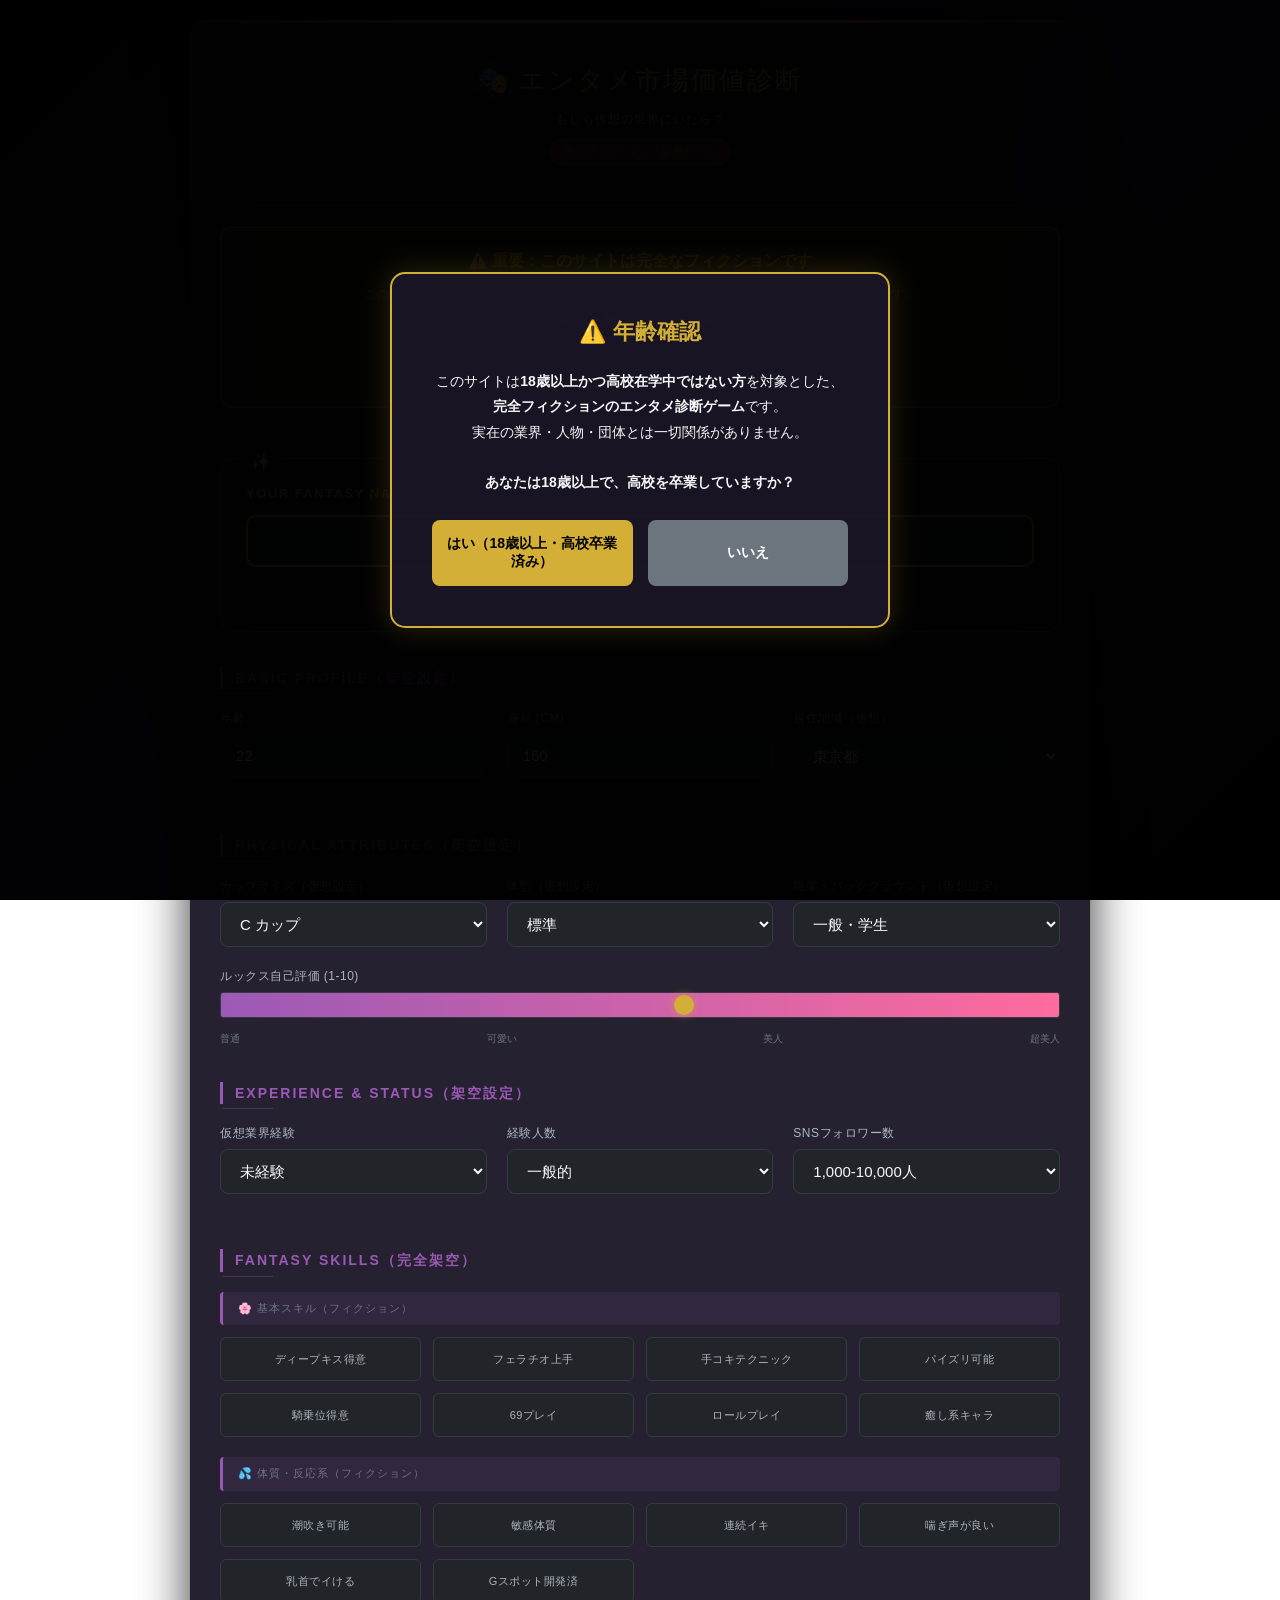
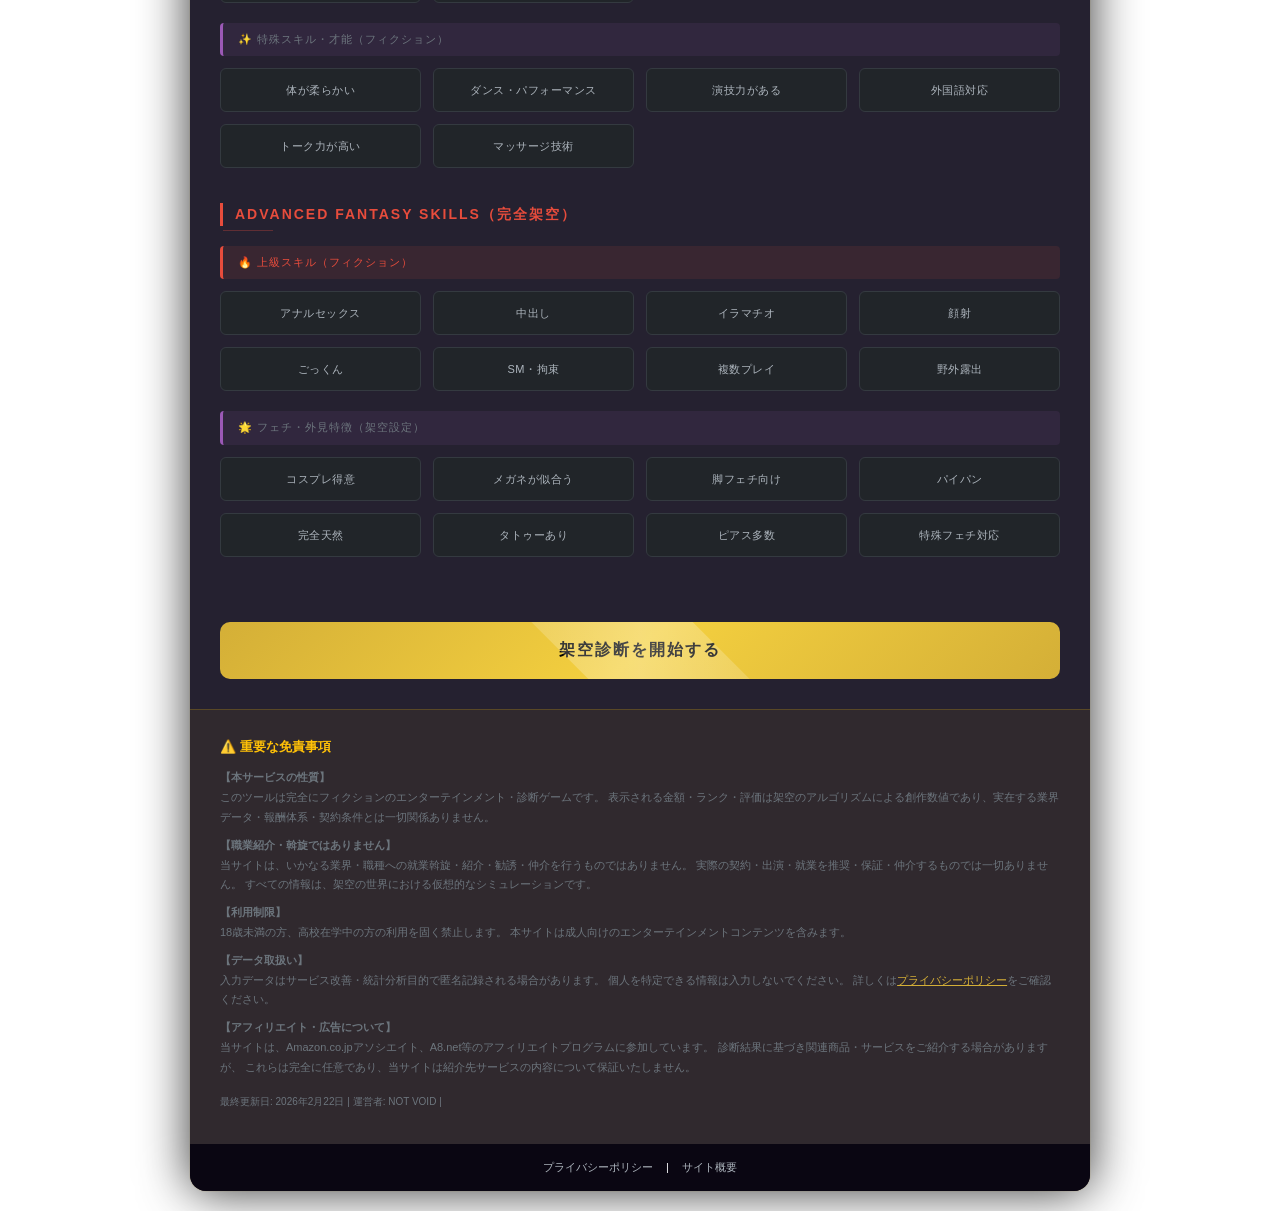
==== commit a2941bb3: "Update index.html" ====
--- a/index.html
+++ b/index.html
@@ -3,8 +3,8 @@
 <head>
     <meta charset="UTF-8">
     <meta name="viewport" content="width=device-width, initial-scale=1.0">
-    <meta name="description" content="完全フィクションのエンタメ診断ゲーム。もしも仮想の世界にいたら？をテーマにした架空の市場価値シミュレーション。実在の業界とは一切関係ありません。">
-    <title>🎭 エンタメ市場価値診断 | もしも診断ゲーム【完全フィクション】</title>
+    <meta name="description" content="完全フィクションのエンタメ診断ゲーム。もしもセクシービデオに出演するとしたら出演料は？をテーマにした架空のシミュレーション。実在の業界とは一切関係ありません。">
+    <title>🎭 エンタメ市場価値診断 | もしも診断ゲーム</title>
     <style>
         :root {
             --bg-primary: #0a0612;
@@ -1123,12 +1123,11 @@
             </p>
         </div>
 
-        <div class="footer-links">
-            <a href="privacy.html" target="_blank">プライバシーポリシー</a> | 
-            <a href="mailto:your-email@example.com">お問い合わせ</a> | 
-            <a href="#" onclick="alert('このサイトは完全なフィクションです。実在する業界とは一切関係ありません。'); return false;">利用規約</a>
-        </div>
-    </div>
+      <div class="footer-links">
+    <a href="privacy.html" target="_blank">プライバシーポリシー</a> | 
+    <a href="#" onclick="alert('このサイトは完全なフィクションです。実在する業界とは一切関係ありません。\\n\\n表示される金額・ランク・評価は架空のアルゴリズムによる創作数値です。\\n\\n人間の価値は決して金額で測れるものではありません。'); return false;">サイト概要</a>
+</div>
+
 
     <div class="loading-overlay" id="loadingOverlay">
         <div class="loading-text" id="loadingText">ANALYZING FANTASY DATA...</div>
